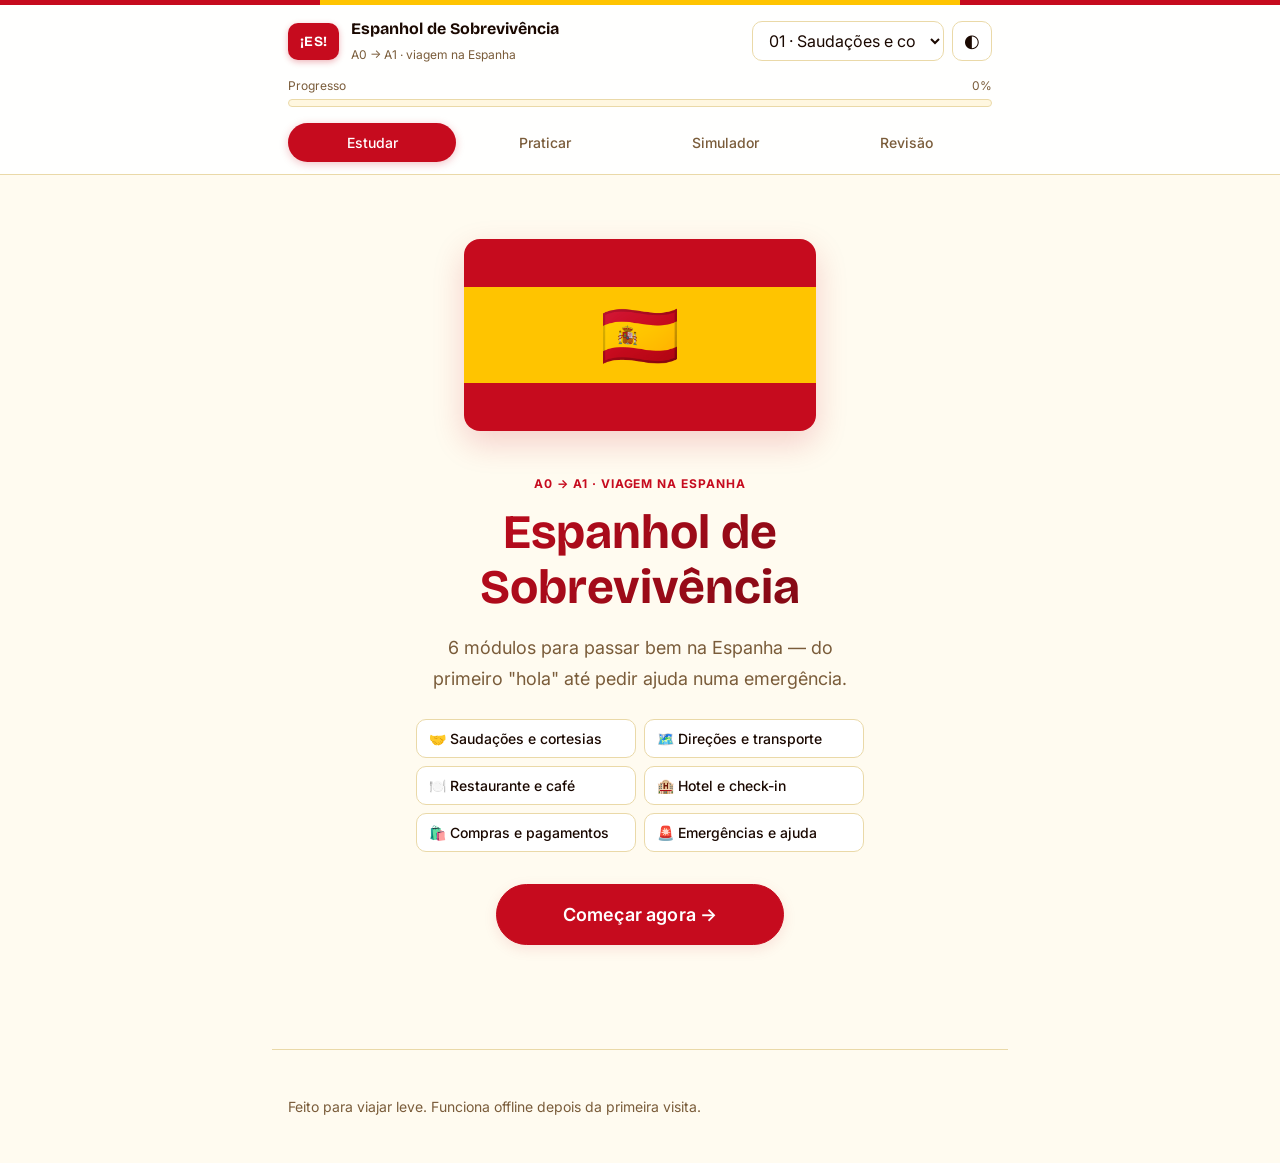
==== index.html @ 1718f9a2 "Espanhol de Sobrevivencia — PWA A0 to A1, paleta Bandeira Espanha, welcome screen, simulador com not" ====
<!doctype html>
<html lang="pt-BR" data-tema="light">
<head>
  <meta charset="utf-8" />
  <meta name="viewport" content="width=device-width, initial-scale=1, viewport-fit=cover" />
  <title>Espanhol de Sobrevivência — A0 → A1 para a Espanha</title>
  <meta name="description" content="PWA para aprender o espanhol essencial de viagem: frases-chave, flashcards, ditado, lacunas e simulador de conversa." />

  <!-- PWA -->
  <link rel="manifest" href="manifest.json" />
  <meta name="theme-color" content="#1B54B8" media="(prefers-color-scheme: light)" />
  <meta name="theme-color" content="#0E141B" media="(prefers-color-scheme: dark)" />
  <link rel="apple-touch-icon" href="icons/icon-192.png" />

  <!-- Fontes (com fallback de sistema nos tokens para funcionar antes do cache) -->
  <link rel="preconnect" href="https://fonts.googleapis.com" />
  <link rel="preconnect" href="https://fonts.gstatic.com" crossorigin />
  <link href="https://fonts.googleapis.com/css2?family=Bricolage+Grotesque:opsz,wght@12..96,500;12..96,700&family=Inter:wght@400;500;600&family=Space+Mono:wght@400;700&display=swap" rel="stylesheet" />

  <link rel="stylesheet" href="styles.css" />
</head>
<body>
  <a class="skip-link" href="#principal">Ir ao conteúdo</a>

  <!-- Cabeçalho / navegação -->
  <header class="topbar" role="banner">
    <div class="topbar__inner">
      <a class="brand" href="#/estudar" aria-label="Início — Espanhol de Sobrevivência">
        <span class="brand__mark" aria-hidden="true">¡ES!</span>
        <span class="brand__text">
          <b>Espanhol de Sobrevivência</b>
          <small>A0 → A1 · viagem na Espanha</small>
        </span>
      </a>

      <div class="topbar__tools">
        <label class="field-inline">
          <span class="sr-only">Módulo atual</span>
          <select id="seletor-modulo" class="select" aria-label="Escolher módulo"></select>
        </label>
        <button id="btn-tema" class="icon-btn" type="button" aria-pressed="false" aria-label="Alternar tema claro e escuro">
          <span class="icon-btn__glyph" aria-hidden="true">◐</span>
        </button>
      </div>
    </div>

    <!-- Barra de progresso por módulos -->
    <div class="progress" aria-hidden="false">
      <div class="progress__meta">
        <span id="progress-label" class="progress__label">Progresso</span>
        <span id="progress-value" class="progress__value">0%</span>
      </div>
      <div class="progress__track" role="progressbar" aria-labelledby="progress-label" aria-valuemin="0" aria-valuemax="100" aria-valuenow="0" id="progress-bar">
        <div class="progress__fill" id="progress-fill"></div>
      </div>
    </div>

    <!-- Abas / roteamento -->
    <nav class="tabs" aria-label="Seções da lição">
      <a class="tab" href="#/estudar"   data-rota="estudar"   role="tab" aria-selected="true">Estudar</a>
      <a class="tab" href="#/praticar"  data-rota="praticar"  role="tab" aria-selected="false">Praticar</a>
      <a class="tab" href="#/simulador" data-rota="simulador" role="tab" aria-selected="false">Simulador</a>
      <a class="tab" href="#/revisao"   data-rota="revisao"   role="tab" aria-selected="false">Revisão</a>
    </nav>
  </header>

  <!-- Conteúdo trocado pelo roteador -->
  <main id="principal" class="page" tabindex="-1">
    <section id="view" class="view" aria-live="polite"></section>
  </main>

  <footer class="footer" role="contentinfo">
    <p>Feito para viajar leve. Funciona offline depois da primeira visita.</p>
  </footer>

  <!-- Região de anúncios para leitores de tela (feedback de exercícios) -->
  <p id="live" class="sr-only" aria-live="assertive"></p>

  <!-- Toaster de revisão (4h / 24h) -->
  <div id="toaster" class="toaster" role="status" aria-live="polite" hidden></div>

  <!-- Modelos de conteúdo reutilizados pelo JS -->
  <template id="tpl-frase">
    <article class="frase">
      <div class="frase__es">
        <mark class="frase__mark" data-es></mark>
        <button class="speak" type="button" data-speak aria-label="Ouvir em espanhol">
          <span aria-hidden="true">🔊</span>
        </button>
      </div>
      <p class="frase__pron" data-pron></p>
      <p class="frase__pt" data-pt></p>
      <details class="frase__var">
        <summary>2 variações naturais</summary>
        <ul data-var></ul>
      </details>
    </article>
  </template>

  <script src="prompts.js"></script>
  <script src="app.js"></script>
</body>
</html>
---- styles.css ----
/* =========================================================================
   Espanhol de Sobrevivência · styles.css
   Paleta Bandeira Espanha: vermelho (#C60B1E) + dourado (#FFC400)
   Tokens -> CSS custom properties. Light por padrão, dark em [data-tema].
   ========================================================================= */

:root {
  /* Cor — light (Bandeira Espanha) */
  --bg: #FFFBF0;
  --surface: #FFFFFF;
  --surface-2: #FFF7E0;
  --text: #1A0800;
  --text-muted: #7A5C3A;
  --border: #EAD9A8;
  --brand: #C60B1E;
  --brand-hover: #9A0818;
  --brand-soft: #FDECEA;
  --marker: #FFC400;
  --marker-soft: #FFF3C4;
  --success: #166534;
  --success-bg: #DCFCE7;
  --error: #991B1B;
  --error-bg: #FEE2E2;
  --focus: #C60B1E;

  /* Cores de sinalização por módulo — vibrantes e temáticas */
  --accent-saudacoes:   #C60B1E; --accent-saudacoes-soft:   #FDECEA;
  --accent-direcoes:    #1D4ED8; --accent-direcoes-soft:    #DBEAFE;
  --accent-restaurante: #C2410C; --accent-restaurante-soft: #FFEDD5;
  --accent-hotel:       #7C3AED; --accent-hotel-soft:       #EDE9FE;
  --accent-compras:     #BE185D; --accent-compras-soft:     #FCE7F3;
  --accent-emergencias: #DC2626; --accent-emergencias-soft: #FEE2E2;
  --accent: var(--brand); --accent-soft: var(--brand-soft);

  /* Tipografia */
  --font-display: "Bricolage Grotesque", "Space Grotesk", system-ui, sans-serif;
  --font-body: "Inter", system-ui, -apple-system, "Segoe UI", Roboto, sans-serif;
  --font-mono: "Space Mono", "JetBrains Mono", ui-monospace, monospace;
  --fs-xs: .75rem; --fs-sm: .875rem; --fs-base: 1rem; --fs-md: 1.125rem;
  --fs-lg: 1.375rem; --fs-xl: 1.75rem; --fs-2xl: 2.25rem;
  --lh-tight: 1.15; --lh-normal: 1.5; --lh-loose: 1.7;

  /* Espaçamento (base 4) */
  --s1: .25rem; --s2: .5rem; --s3: .75rem; --s4: 1rem; --s5: 1.25rem;
  --s6: 1.5rem; --s8: 2rem; --s10: 2.5rem; --s12: 3rem; --s16: 4rem;

  /* Raio, sombra, z, movimento */
  --r-sm: 6px; --r-md: 10px; --r-lg: 16px; --r-pill: 999px;
  --sh-sm: 0 1px 4px rgba(198,11,30,.07);
  --sh-md: 0 4px 14px rgba(198,11,30,.10);
  --sh-lg: 0 12px 32px rgba(198,11,30,.18);
  --z-sticky: 200; --z-toast: 900; --z-modal: 1000;
  --t-fast: 120ms; --t-base: 220ms; --ease: cubic-bezier(.22,1,.36,1);

  --wrap: 46rem;
}

[data-tema="dark"] {
  --bg: #0F0500;
  --surface: #1A0A00;
  --surface-2: #2A1500;
  --text: #F5F0E8;
  --text-muted: #C8A882;
  --border: #3D2000;
  --brand: #FFC400;
  --brand-hover: #FFD740;
  --brand-soft: #3D2800;
  --marker: #FFC400;
  --marker-soft: #3D2A00;
  --success: #4ADE80;
  --success-bg: #052E16;
  --error: #FCA5A5;
  --error-bg: #450A0A;
  --focus: #FFC400;

  --accent-saudacoes:   #FFC400; --accent-saudacoes-soft:   #3D2A00;
  --accent-direcoes:    #60A5FA; --accent-direcoes-soft:    #1E3A5F;
  --accent-restaurante: #FB923C; --accent-restaurante-soft: #431407;
  --accent-hotel:       #A78BFA; --accent-hotel-soft:       #2E1065;
  --accent-compras:     #F472B6; --accent-compras-soft:     #500724;
  --accent-emergencias: #F87171; --accent-emergencias-soft: #450A0A;
  --accent: var(--brand); --accent-soft: var(--brand-soft);
}

[data-modulo="saudacoes"]   { --accent: var(--accent-saudacoes);   --accent-soft: var(--accent-saudacoes-soft); }
[data-modulo="direcoes"]    { --accent: var(--accent-direcoes);    --accent-soft: var(--accent-direcoes-soft); }
[data-modulo="restaurante"] { --accent: var(--accent-restaurante); --accent-soft: var(--accent-restaurante-soft); }
[data-modulo="hotel"]       { --accent: var(--accent-hotel);       --accent-soft: var(--accent-hotel-soft); }
[data-modulo="compras"]     { --accent: var(--accent-compras);     --accent-soft: var(--accent-compras-soft); }
[data-modulo="emergencias"] { --accent: var(--accent-emergencias); --accent-soft: var(--accent-emergencias-soft); }

/* ---------- base ---------- */
*, *::before, *::after { box-sizing: border-box; }
html { -webkit-text-size-adjust: 100%; }
body {
  margin: 0;
  background: var(--bg);
  color: var(--text);
  font-family: var(--font-body);
  font-size: var(--fs-base);
  line-height: var(--lh-normal);
  -webkit-font-smoothing: antialiased;
}
h1, h2, h3 { font-family: var(--font-display); line-height: var(--lh-tight); margin: 0; }
a { color: var(--brand); }
:focus-visible {
  outline: 3px solid var(--focus);
  outline-offset: 2px;
  border-radius: var(--r-sm);
}
.sr-only {
  position: absolute; width: 1px; height: 1px; padding: 0; margin: -1px;
  overflow: hidden; clip: rect(0 0 0 0); white-space: nowrap; border: 0;
}
.skip-link {
  position: absolute; left: var(--s3); top: -3rem; z-index: var(--z-modal);
  background: var(--brand); color: #fff; padding: var(--s2) var(--s4);
  border-radius: var(--r-md); text-decoration: none; transition: top var(--t-fast);
}
.skip-link:focus { top: var(--s3); }

/* ---------- topbar ---------- */
.topbar {
  position: sticky; top: 0; z-index: var(--z-sticky);
  background: color-mix(in srgb, var(--surface) 92%, transparent);
  backdrop-filter: saturate(1.4) blur(8px);
  border-bottom: 1px solid var(--border);
}
/* Stripe da bandeira espanhola no topo */
.topbar::before {
  content: '';
  display: block;
  height: 5px;
  background: linear-gradient(90deg, var(--brand) 25%, var(--marker) 25%, var(--marker) 75%, var(--brand) 75%);
}
.topbar__inner {
  max-width: var(--wrap); margin: 0 auto;
  display: flex; align-items: center; justify-content: space-between; gap: var(--s4);
  padding: var(--s3) var(--s4);
}
.brand { display: flex; align-items: center; gap: var(--s3); text-decoration: none; color: var(--text); }
.brand__mark {
  font-family: var(--font-display); font-weight: 700; font-size: var(--fs-sm);
  color: #fff; background: var(--brand);
  padding: var(--s2) var(--s3); border-radius: var(--r-md); letter-spacing: .02em;
  box-shadow: 0 2px 6px rgba(198,11,30,.30);
}
[data-tema="dark"] .brand__mark { color: #0F0500; background: var(--marker); box-shadow: 0 2px 6px rgba(255,196,0,.30); }
.brand__text b { display: block; font-family: var(--font-display); font-size: var(--fs-base); }
.brand__text small { color: var(--text-muted); font-size: var(--fs-xs); }
.topbar__tools { display: flex; align-items: center; gap: var(--s2); }

.select {
  font: inherit; color: var(--text); background: var(--surface);
  border: 1px solid var(--border); border-radius: var(--r-md);
  padding: var(--s2) var(--s3); max-width: 12rem;
}
.icon-btn {
  display: grid; place-items: center; width: 2.5rem; height: 2.5rem;
  background: var(--surface); border: 1px solid var(--border);
  border-radius: var(--r-md); color: var(--text); cursor: pointer;
  transition: background var(--t-fast);
}
.icon-btn:hover { background: var(--surface-2); }
.icon-btn__glyph { font-size: 1.1rem; }

/* ---------- progresso ---------- */
.progress { max-width: var(--wrap); margin: 0 auto; padding: 0 var(--s4) var(--s2); }
.progress__meta { display: flex; justify-content: space-between; font-size: var(--fs-xs); color: var(--text-muted); margin-bottom: var(--s1); }
.progress__track { height: 8px; background: var(--surface-2); border-radius: var(--r-pill); overflow: hidden; border: 1px solid var(--border); }
.progress__fill { height: 100%; width: 0%; background: linear-gradient(90deg, var(--brand), var(--marker)); border-radius: var(--r-pill); transition: width var(--t-base) var(--ease); }

/* ---------- abas ---------- */
.tabs {
  max-width: var(--wrap); margin: 0 auto; display: flex; gap: var(--s1);
  padding: var(--s2) var(--s4) var(--s3); overflow-x: auto;
}
.tab {
  flex: 1 0 auto; text-align: center; text-decoration: none; white-space: nowrap;
  color: var(--text-muted); font-weight: 500; font-size: var(--fs-sm);
  padding: var(--s2) var(--s4); border-radius: var(--r-pill);
  border: 1px solid transparent; transition: background var(--t-fast), color var(--t-fast);
}
.tab:hover { background: var(--surface-2); color: var(--text); }
.tab[aria-selected="true"] { background: var(--brand); color: #fff; box-shadow: 0 2px 8px rgba(198,11,30,.25); }
[data-tema="dark"] .tab[aria-selected="true"] { background: var(--marker); color: #0F0500; box-shadow: 0 2px 8px rgba(255,196,0,.25); }

/* ---------- página ---------- */
.page { max-width: var(--wrap); margin: 0 auto; padding: var(--s6) var(--s4) var(--s16); }
.view:focus { outline: none; }
.view-head {
  margin-bottom: var(--s6);
  padding: var(--s5) var(--s5) var(--s5) var(--s6);
  border-left: 4px solid var(--accent);
  background: var(--accent-soft);
  border-radius: 0 var(--r-lg) var(--r-lg) 0;
  transition: border-color var(--t-base) var(--ease), background var(--t-base) var(--ease);
}
.eyebrow {
  font-size: var(--fs-xs); letter-spacing: .08em; text-transform: uppercase;
  color: var(--accent); font-weight: 700;
  transition: color var(--t-base) var(--ease);
}
.view-head h1 { font-size: var(--fs-2xl); margin-top: var(--s1); }
.view-head p { color: var(--text-muted); margin: var(--s2) 0 0; }

/* ---------- section headers in views ---------- */
.sec-title {
  font-family: var(--font-display); font-size: var(--fs-lg);
  margin-bottom: var(--s3); display: flex; align-items: center; gap: var(--s2);
}
.sec-title::before {
  content: ''; display: inline-block; width: 4px; height: 1.1em;
  background: var(--accent); border-radius: var(--r-pill);
  transition: background var(--t-base) var(--ease);
}

/* ---------- frase-clave (elemento-assinatura) ---------- */
.frase {
  background: var(--surface); border: 1px solid var(--border);
  border-left: 4px solid var(--accent);
  border-radius: var(--r-lg); padding: var(--s5); box-shadow: var(--sh-sm);
  margin-bottom: var(--s4);
  transition: border-color var(--t-base) var(--ease);
}
.frase__es { display: flex; align-items: flex-start; justify-content: space-between; gap: var(--s3); }
.frase__mark {
  font-family: var(--font-display); font-weight: 700; font-size: var(--fs-xl);
  color: var(--text); background: transparent; line-height: 1.25;
  background-image: linear-gradient(transparent 62%, var(--marker-soft) 62%);
  padding: 0 .1em;
}
.frase__pron { font-family: var(--font-mono); font-size: var(--fs-sm); color: var(--accent); margin: var(--s3) 0 0; transition: color var(--t-base) var(--ease); }
.frase__pt { font-size: var(--fs-md); margin: var(--s2) 0 0; }
.frase__var { margin-top: var(--s3); }
.frase__var summary { cursor: pointer; color: var(--text-muted); font-size: var(--fs-sm); }
.frase__var ul { margin: var(--s2) 0 0; padding-left: var(--s5); color: var(--text); }
.frase__var li { margin: var(--s1) 0; }

.speak {
  flex: 0 0 auto; background: var(--accent-soft); color: var(--accent);
  border: none; border-radius: var(--r-md); width: 2.25rem; height: 2.25rem;
  cursor: pointer; font-size: 1rem;
  transition: background var(--t-fast), color var(--t-fast);
}
.speak:hover { background: color-mix(in srgb, var(--accent-soft) 60%, var(--accent) 15%); }

/* ---------- listas de palavras ---------- */
.chips { display: flex; flex-wrap: wrap; gap: var(--s2); margin: var(--s3) 0 0; padding: 0; list-style: none; }
.chip {
  background: var(--surface-2); border: 1px solid var(--border);
  border-radius: var(--r-pill); padding: var(--s1) var(--s3); font-size: var(--fs-sm);
}

/* ---------- acordeão ---------- */
.acc { border: 1px solid var(--border); border-radius: var(--r-lg); background: var(--surface); overflow: hidden; margin-bottom: var(--s3); }
.acc > summary {
  cursor: pointer; padding: var(--s4) var(--s5); font-weight: 600; font-family: var(--font-display);
  list-style: none; display: flex; justify-content: space-between; align-items: center;
}
.acc > summary::-webkit-details-marker { display: none; }
.acc > summary::after { content: "+"; color: var(--accent); font-size: 1.3rem; transition: color var(--t-base) var(--ease); }
.acc[open] > summary::after { content: "–"; }
.acc__body { padding: 0 var(--s5) var(--s5); }
.acc__body code { font-family: var(--font-mono); background: var(--surface-2); padding: .1em .35em; border-radius: var(--r-sm); }

/* Acordeão de vocabulário no simulador */
.acc--vocab { border-color: var(--accent); border-left-width: 3px; }
.acc--vocab > summary { color: var(--accent); }
.vocab-list { margin: 0; padding-left: var(--s5); }
.vocab-list li { margin: var(--s2) 0; }
.vocab-es { font-family: var(--font-display); font-weight: 600; color: var(--accent); }
.vocab-pt { color: var(--text-muted); font-size: var(--fs-sm); }

/* ---------- botões ---------- */
.btn {
  font: inherit; font-weight: 600; cursor: pointer;
  background: var(--brand); color: #fff; border: 1px solid var(--brand);
  border-radius: var(--r-md); padding: var(--s3) var(--s5);
  transition: background var(--t-fast), transform var(--t-fast), box-shadow var(--t-fast);
}
[data-tema="dark"] .btn { background: var(--marker); color: #0F0500; border-color: var(--marker); }
.btn:hover { background: var(--brand-hover); border-color: var(--brand-hover); box-shadow: var(--sh-sm); }
[data-tema="dark"] .btn:hover { background: var(--brand-hover); border-color: var(--brand-hover); }
.btn:active { transform: translateY(1px); }
.btn--ghost { background: transparent; color: var(--brand); }
[data-tema="dark"] .btn--ghost { color: var(--marker); background: transparent; border-color: var(--marker); }
.btn--ghost:hover { background: var(--brand-soft); }
[data-tema="dark"] .btn--ghost:hover { background: var(--brand-soft); }
.btn:disabled, .btn[aria-disabled="true"] { opacity: .5; cursor: not-allowed; }
.btn-row { display: flex; flex-wrap: wrap; gap: var(--s3); margin-top: var(--s4); }

/* ---------- campos ---------- */
.input {
  font: inherit; color: var(--text); background: var(--surface);
  border: 1px solid var(--border); border-radius: var(--r-md);
  padding: var(--s3) var(--s4); width: 100%;
}
.input:focus-visible { border-color: var(--brand); }
.input.is-error { border-color: var(--error); background: var(--error-bg); }

/* ---------- flashcard ---------- */
.flash {
  perspective: 1200px; margin: 0 auto var(--s5); max-width: 34rem;
}
.flash__card {
  position: relative; width: 100%; min-height: 12rem; cursor: pointer;
  transform-style: preserve-3d; transition: transform var(--t-base) var(--ease);
}
.flash__card.is-flipped { transform: rotateY(180deg); }
.flash__face {
  position: absolute; inset: 0; backface-visibility: hidden;
  display: grid; place-items: center; text-align: center; padding: var(--s6);
  background: var(--surface); border: 1px solid var(--border);
  border-radius: var(--r-lg); box-shadow: var(--sh-md);
}
.flash__face small { display: block; font-size: var(--fs-xs); text-transform: uppercase; letter-spacing: .08em; color: var(--text-muted); margin-bottom: var(--s2); }
.flash__face p { font-family: var(--font-display); font-size: var(--fs-xl); margin: 0; }

/* Verso do flashcard: destaque dourado */
.flash__back {
  transform: rotateY(180deg);
  background: linear-gradient(135deg, var(--marker-soft) 0%, var(--surface) 60%);
  border-color: var(--marker);
}
[data-tema="dark"] .flash__back {
  background: linear-gradient(135deg, var(--marker-soft) 0%, var(--surface) 60%);
  border-color: var(--marker);
}
.flash__back p { color: var(--accent); }
.flash__hint { text-align: center; color: var(--text-muted); font-size: var(--fs-xs); margin-top: var(--s2); }
.flash__nav { display: flex; justify-content: center; gap: var(--s3); margin-top: var(--s2); }

/* ---------- feedback (ditado / lacunas) ---------- */
.feedback { margin-top: var(--s3); padding: var(--s3) var(--s4); border-radius: var(--r-md); font-size: var(--fs-sm); }
.feedback.is-correct { background: var(--success-bg); color: var(--success); border-left: 3px solid var(--success); }
.feedback.is-error { background: var(--error-bg); color: var(--error); border-left: 3px solid var(--error); }
.feedback b { font-weight: 700; }

/* ---------- role-play ---------- */
.chat { display: flex; flex-direction: column; gap: var(--s3); margin: var(--s4) 0; }
.msg { max-width: 85%; padding: var(--s3) var(--s4); border-radius: var(--r-lg); line-height: var(--lh-loose); }
.msg--sys { align-self: flex-start; background: var(--surface-2); border: 1px solid var(--border); }
.msg--user { align-self: flex-end; background: var(--brand-soft); color: var(--text); border: 1px solid color-mix(in srgb, var(--brand) 20%, transparent); }
.msg--eval { align-self: stretch; background: var(--surface); border: 1px dashed var(--accent); font-size: var(--fs-sm); border-radius: var(--r-md); }
.msg--eval .rewrite { font-family: var(--font-display); font-weight: 600; margin-top: var(--s2); color: var(--accent); }
.msg--eval .tip { color: var(--text-muted); font-family: var(--font-mono); font-size: var(--fs-xs); margin-top: var(--s1); }
.msg--fim { align-self: center; background: linear-gradient(135deg, var(--brand-soft), var(--marker-soft)); border: 2px solid var(--marker); text-align: center; font-family: var(--font-display); font-weight: 700; font-size: var(--fs-lg); max-width: 100%; }

/* ---------- estados globais ---------- */
.is-loading { position: relative; color: transparent !important; pointer-events: none; }
.is-loading::after {
  content: ""; position: absolute; inset: 0; margin: auto;
  width: 1.2rem; height: 1.2rem; border-radius: 50%;
  border: 2px solid var(--border); border-top-color: var(--brand);
  animation: spin .7s linear infinite;
}
@keyframes spin { to { transform: rotate(360deg); } }

/* ---------- toaster de revisão ---------- */
.toaster {
  position: fixed; left: 50%; bottom: var(--s6); transform: translateX(-50%);
  z-index: var(--z-toast); max-width: min(28rem, 92vw);
  background: var(--surface); color: var(--text);
  border: 1px solid var(--border); border-left: 4px solid var(--marker);
  border-radius: var(--r-lg); box-shadow: var(--sh-lg); padding: var(--s4) var(--s5);
}
.toaster h3 { font-size: var(--fs-base); margin-bottom: var(--s1); }
.toaster ul { margin: var(--s2) 0 0; padding-left: var(--s5); font-size: var(--fs-sm); color: var(--text-muted); }
.toaster__actions { display: flex; gap: var(--s2); margin-top: var(--s3); }

/* ---------- ecrã de boas-vindas ---------- */
.welcome {
  min-height: calc(100vh - 12rem);
  display: flex; flex-direction: column; align-items: center;
  padding: var(--s10) var(--s4);
}
.welcome__flag {
  width: 100%; max-width: 22rem; height: 12rem;
  background: linear-gradient(180deg, var(--brand) 25%, var(--marker) 25%, var(--marker) 75%, var(--brand) 75%);
  border-radius: var(--r-lg); box-shadow: var(--sh-lg);
  margin-bottom: var(--s8);
  position: relative; overflow: hidden;
}
.welcome__flag::after {
  content: '🇪🇸';
  position: absolute; inset: 0; display: flex; align-items: center; justify-content: center;
  font-size: 4rem;
}
.welcome__body { max-width: 28rem; text-align: center; }
.welcome__title {
  font-family: var(--font-display); font-size: clamp(2rem, 6vw, 3rem);
  font-weight: 700; line-height: var(--lh-tight);
  background: linear-gradient(135deg, var(--brand), #7A0A14);
  -webkit-background-clip: text; -webkit-text-fill-color: transparent;
  background-clip: text;
  margin: var(--s2) 0 var(--s4);
}
[data-tema="dark"] .welcome__title {
  background: linear-gradient(135deg, var(--marker), #FF8C00);
  -webkit-background-clip: text; background-clip: text;
}
.welcome__sub { color: var(--text-muted); font-size: var(--fs-md); margin-bottom: var(--s6); line-height: var(--lh-loose); }
.welcome__modules {
  display: grid; grid-template-columns: 1fr 1fr; gap: var(--s2);
  list-style: none; padding: 0; margin: 0 0 var(--s8);
  text-align: left;
}
.welcome__modules li {
  background: var(--surface); border: 1px solid var(--border);
  border-radius: var(--r-md); padding: var(--s2) var(--s3);
  font-size: var(--fs-sm); font-weight: 500;
}
.welcome__cta {
  width: 100%; max-width: 18rem; font-size: var(--fs-md);
  padding: var(--s4) var(--s6); border-radius: var(--r-pill);
  box-shadow: var(--sh-md); letter-spacing: .01em;
}

/* ---------- indicador de conclusão no seletor ---------- */
.mod-badge {
  display: inline-flex; align-items: center; gap: var(--s1);
  font-size: var(--fs-xs); font-weight: 600;
  color: var(--success); background: var(--success-bg);
  border-radius: var(--r-pill); padding: 0 var(--s2);
  margin-left: var(--s2);
}

/* ---------- rodapé ---------- */
.footer { max-width: var(--wrap); margin: 0 auto; padding: var(--s8) var(--s4); color: var(--text-muted); font-size: var(--fs-sm); border-top: 1px solid var(--border); }

/* ---------- responsivo ---------- */
@media (max-width: 34rem) {
  .brand__text small { display: none; }
  .view-head h1 { font-size: var(--fs-xl); }
  .msg { max-width: 92%; }
  .welcome__modules { grid-template-columns: 1fr; }
}

/* ---------- movimento reduzido ---------- */
@media (prefers-reduced-motion: reduce) {
  *, *::before, *::after { transition-duration: 1ms !important; animation-duration: 1ms !important; }
  .flash__card { transition: none; }
}
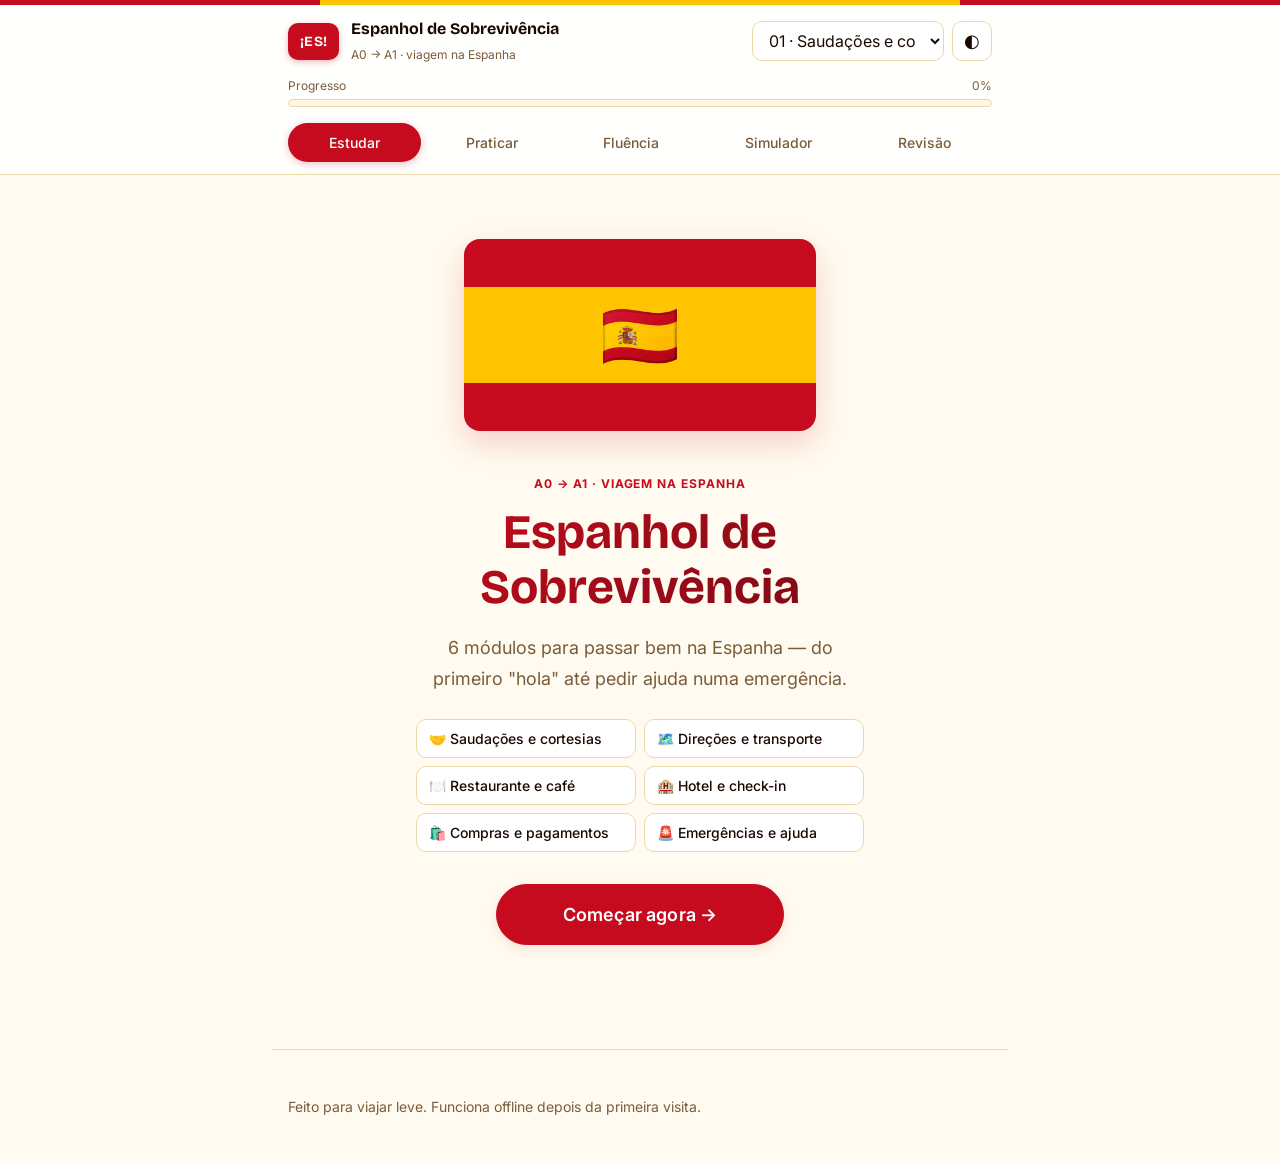
==== commit 15382e3a: "Fase 1 mobile: bottom nav, swipe, microfone no Ditado e Simulador, aba Fluencia com avaliacao por vo" ====
--- a/index.html
+++ b/index.html
@@ -57,10 +57,11 @@
 
     <!-- Abas / roteamento -->
     <nav class="tabs" aria-label="Seções da lição">
-      <a class="tab" href="#/estudar"   data-rota="estudar"   role="tab" aria-selected="true">Estudar</a>
-      <a class="tab" href="#/praticar"  data-rota="praticar"  role="tab" aria-selected="false">Praticar</a>
-      <a class="tab" href="#/simulador" data-rota="simulador" role="tab" aria-selected="false">Simulador</a>
-      <a class="tab" href="#/revisao"   data-rota="revisao"   role="tab" aria-selected="false">Revisão</a>
+      <a class="tab" href="#/estudar"   data-rota="estudar"   data-icon="📖" role="tab" aria-selected="true">Estudar</a>
+      <a class="tab" href="#/praticar"  data-rota="praticar"  data-icon="✏️" role="tab" aria-selected="false">Praticar</a>
+      <a class="tab" href="#/fluencia"  data-rota="fluencia"  data-icon="🎤" role="tab" aria-selected="false">Fluência</a>
+      <a class="tab" href="#/simulador" data-rota="simulador" data-icon="💬" role="tab" aria-selected="false">Simulador</a>
+      <a class="tab" href="#/revisao"   data-rota="revisao"   data-icon="🔁" role="tab" aria-selected="false">Revisão</a>
     </nav>
   </header>
 
--- a/styles.css
+++ b/styles.css
@@ -437,6 +437,112 @@
   .welcome__modules { grid-template-columns: 1fr; }
 }
 
+/* ===== MOBILE — bottom nav, touch targets, safe areas ===== */
+
+/* Input font 16px evita zoom automático no iOS */
+@media (pointer: coarse) {
+  .input { font-size: 16px; padding: var(--s4); }
+  .btn, .icon-btn, .speak, .mic-btn { min-height: 44px; }
+}
+
+/* Bottom nav no mobile: transforma as tabs existentes */
+@media (max-width: 48rem) {
+  .tabs {
+    position: fixed; bottom: 0; left: 0; right: 0; z-index: var(--z-sticky);
+    padding: var(--s2) var(--s3) calc(var(--s2) + env(safe-area-inset-bottom, 0px));
+    background: color-mix(in srgb, var(--surface) 95%, transparent);
+    backdrop-filter: blur(14px) saturate(1.5);
+    border-top: 1px solid var(--border);
+    display: grid; grid-auto-columns: 1fr; grid-auto-flow: column; gap: 0;
+    overflow: visible;
+  }
+  .tab {
+    flex: 1; display: flex; flex-direction: column; align-items: center;
+    gap: 2px; font-size: .65rem; padding: var(--s2) var(--s1);
+    border-radius: var(--r-md); border: none; white-space: nowrap;
+  }
+  .tab::before { content: attr(data-icon); font-size: 1.3rem; line-height: 1; display: block; }
+  .tab[aria-selected="true"] { box-shadow: none; }
+  .page {
+    padding-bottom: calc(5.5rem + env(safe-area-inset-bottom, 0px));
+  }
+  .topbar { top: 0; }
+  .welcome { padding-top: var(--s6); }
+  .welcome__flag { height: 8rem; margin-bottom: var(--s5); }
+}
+
+/* ===== MIC BUTTON ===== */
+.mic-btn {
+  display: inline-flex; align-items: center; justify-content: center; gap: var(--s2);
+  font: inherit; font-weight: 600; cursor: pointer;
+  background: var(--surface); color: var(--text);
+  border: 2px solid var(--border); border-radius: var(--r-md);
+  padding: var(--s3) var(--s4); transition: border-color var(--t-fast), color var(--t-fast);
+}
+.mic-btn:hover { border-color: var(--brand); color: var(--brand); }
+.mic-btn.is-recording {
+  background: var(--error-bg); color: var(--error); border-color: var(--error);
+  animation: pulse-rec 1.2s ease-in-out infinite;
+}
+@keyframes pulse-rec {
+  0%, 100% { box-shadow: 0 0 0 0 color-mix(in srgb, var(--error) 40%, transparent); }
+  50%       { box-shadow: 0 0 0 10px color-mix(in srgb, var(--error) 0%, transparent); }
+}
+.mic-dot {
+  width: 10px; height: 10px; border-radius: 50%;
+  background: currentColor; flex-shrink: 0;
+}
+.mic-btn.is-recording .mic-dot { animation: blink .8s step-end infinite; }
+@keyframes blink { 0%,100%{opacity:1} 50%{opacity:0} }
+
+/* ===== FLUÊNCIA VIEW ===== */
+.flu-frase {
+  background: var(--surface); border: 1px solid var(--border);
+  border-left: 4px solid var(--accent); border-radius: var(--r-lg);
+  padding: var(--s5); margin-bottom: var(--s4);
+  transition: border-color var(--t-base) var(--ease);
+}
+.flu-frase__es {
+  font-family: var(--font-display); font-weight: 700; font-size: var(--fs-xl);
+  background-image: linear-gradient(transparent 62%, var(--marker-soft) 62%);
+  padding: 0 .1em; line-height: 1.35; display: inline;
+}
+.flu-frase__pt { color: var(--text-muted); margin-top: var(--s3); font-size: var(--fs-md); }
+.flu-frase__pron { font-family: var(--font-mono); font-size: var(--fs-xs); color: var(--accent); margin-top: var(--s2); }
+
+.flu-result {
+  margin-top: var(--s4); padding: var(--s5); border-radius: var(--r-lg);
+  background: var(--surface); border: 1px solid var(--border); box-shadow: var(--sh-sm);
+}
+.flu-score {
+  font-family: var(--font-display); font-size: var(--fs-2xl); font-weight: 700;
+  color: var(--accent); margin-bottom: var(--s3);
+}
+.flu-words { display: flex; flex-wrap: wrap; gap: var(--s2); margin: var(--s2) 0; }
+.flu-word {
+  padding: var(--s1) var(--s3); border-radius: var(--r-pill);
+  font-size: var(--fs-sm); font-weight: 600; font-family: var(--font-display);
+}
+.flu-word--ok  { background: var(--success-bg); color: var(--success); }
+.flu-word--err { background: var(--error-bg); color: var(--error); text-decoration: line-through; }
+.flu-transcrito {
+  font-family: var(--font-mono); font-size: var(--fs-xs); color: var(--text-muted);
+  margin-top: var(--s3); padding-top: var(--s3); border-top: 1px solid var(--border);
+}
+.flu-dica { margin-top: var(--s3); font-size: var(--fs-sm); color: var(--text-muted); }
+.flu-nav {
+  display: flex; align-items: center; justify-content: space-between;
+  margin-top: var(--s6); gap: var(--s3);
+}
+.flu-nav__count { color: var(--text-muted); font-size: var(--fs-sm); }
+
+/* ===== SWIPE HINT no flashcard ===== */
+.flash__swipe-hint {
+  text-align: center; color: var(--text-muted); font-size: var(--fs-xs);
+  margin-top: var(--s1); display: none;
+}
+@media (pointer: coarse) { .flash__swipe-hint { display: block; } }
+
 /* ---------- movimento reduzido ---------- */
 @media (prefers-reduced-motion: reduce) {
   *, *::before, *::after { transition-duration: 1ms !important; animation-duration: 1ms !important; }
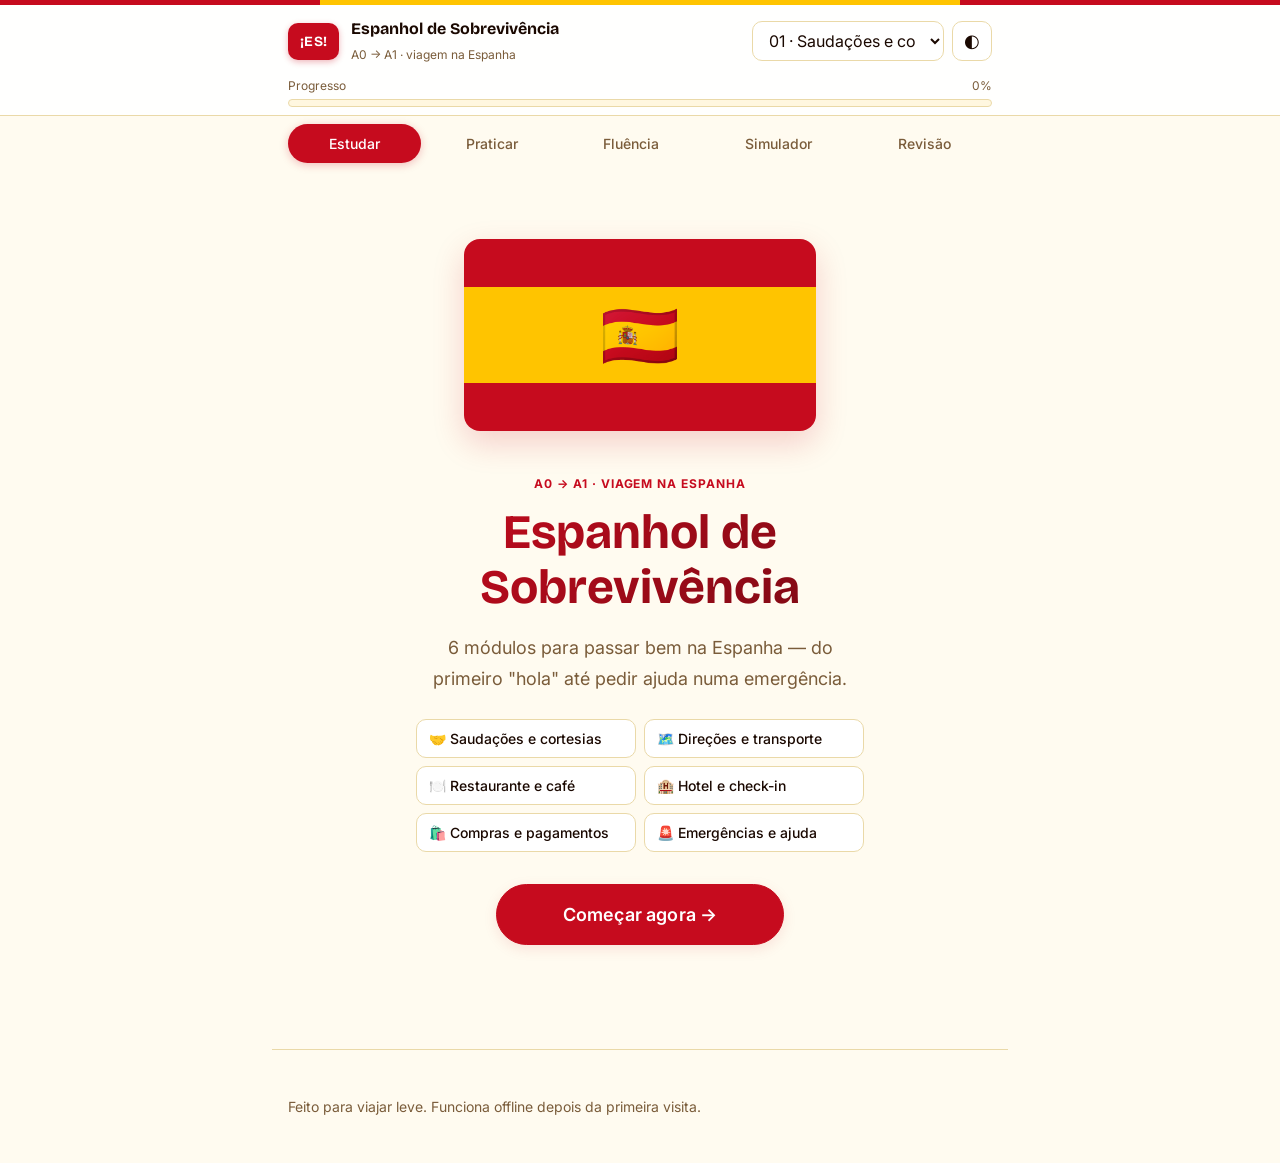
==== commit 462b2393: "Fix: mover nav tabs para fora do header — resolve conflito de stacking context no mobile (iOS/Safari" ====
--- a/index.html
+++ b/index.html
@@ -8,8 +8,8 @@
 
   <!-- PWA -->
   <link rel="manifest" href="manifest.json" />
-  <meta name="theme-color" content="#1B54B8" media="(prefers-color-scheme: light)" />
-  <meta name="theme-color" content="#0E141B" media="(prefers-color-scheme: dark)" />
+  <meta name="theme-color" content="#C60B1E" media="(prefers-color-scheme: light)" />
+  <meta name="theme-color" content="#0F0500" media="(prefers-color-scheme: dark)" />
   <link rel="apple-touch-icon" href="icons/icon-192.png" />
 
   <!-- Fontes (com fallback de sistema nos tokens para funcionar antes do cache) -->
@@ -22,40 +22,42 @@
 <body>
   <a class="skip-link" href="#principal">Ir ao conteúdo</a>
 
-  <!-- Cabeçalho / navegação -->
-  <header class="topbar" role="banner">
-    <div class="topbar__inner">
-      <a class="brand" href="#/estudar" aria-label="Início — Espanhol de Sobrevivência">
-        <span class="brand__mark" aria-hidden="true">¡ES!</span>
-        <span class="brand__text">
-          <b>Espanhol de Sobrevivência</b>
-          <small>A0 → A1 · viagem na Espanha</small>
-        </span>
-      </a>
+  <!-- Wrapper sticky do site — topbar + tabs como irmãos evita conflito de stacking context no mobile -->
+  <div class="siteheader">
+    <header class="topbar" role="banner">
+      <div class="topbar__inner">
+        <a class="brand" href="#/estudar" aria-label="Início — Espanhol de Sobrevivência">
+          <span class="brand__mark" aria-hidden="true">¡ES!</span>
+          <span class="brand__text">
+            <b>Espanhol de Sobrevivência</b>
+            <small>A0 → A1 · viagem na Espanha</small>
+          </span>
+        </a>
 
-      <div class="topbar__tools">
-        <label class="field-inline">
-          <span class="sr-only">Módulo atual</span>
-          <select id="seletor-modulo" class="select" aria-label="Escolher módulo"></select>
-        </label>
-        <button id="btn-tema" class="icon-btn" type="button" aria-pressed="false" aria-label="Alternar tema claro e escuro">
-          <span class="icon-btn__glyph" aria-hidden="true">◐</span>
-        </button>
+        <div class="topbar__tools">
+          <label class="field-inline">
+            <span class="sr-only">Módulo atual</span>
+            <select id="seletor-modulo" class="select" aria-label="Escolher módulo"></select>
+          </label>
+          <button id="btn-tema" class="icon-btn" type="button" aria-pressed="false" aria-label="Alternar tema claro e escuro">
+            <span class="icon-btn__glyph" aria-hidden="true">◐</span>
+          </button>
+        </div>
       </div>
-    </div>
 
-    <!-- Barra de progresso por módulos -->
-    <div class="progress" aria-hidden="false">
-      <div class="progress__meta">
-        <span id="progress-label" class="progress__label">Progresso</span>
-        <span id="progress-value" class="progress__value">0%</span>
+      <!-- Barra de progresso por módulos -->
+      <div class="progress" aria-hidden="false">
+        <div class="progress__meta">
+          <span id="progress-label" class="progress__label">Progresso</span>
+          <span id="progress-value" class="progress__value">0%</span>
+        </div>
+        <div class="progress__track" role="progressbar" aria-labelledby="progress-label" aria-valuemin="0" aria-valuemax="100" aria-valuenow="0" id="progress-bar">
+          <div class="progress__fill" id="progress-fill"></div>
+        </div>
       </div>
-      <div class="progress__track" role="progressbar" aria-labelledby="progress-label" aria-valuemin="0" aria-valuemax="100" aria-valuenow="0" id="progress-bar">
-        <div class="progress__fill" id="progress-fill"></div>
-      </div>
-    </div>
+    </header>
 
-    <!-- Abas / roteamento -->
+    <!-- Abas fora do header: evita que position:fixed colida com backdrop-filter/sticky do pai -->
     <nav class="tabs" aria-label="Seções da lição">
       <a class="tab" href="#/estudar"   data-rota="estudar"   data-icon="📖" role="tab" aria-selected="true">Estudar</a>
       <a class="tab" href="#/praticar"  data-rota="praticar"  data-icon="✏️" role="tab" aria-selected="false">Praticar</a>
@@ -63,7 +65,7 @@
       <a class="tab" href="#/simulador" data-rota="simulador" data-icon="💬" role="tab" aria-selected="false">Simulador</a>
       <a class="tab" href="#/revisao"   data-rota="revisao"   data-icon="🔁" role="tab" aria-selected="false">Revisão</a>
     </nav>
-  </header>
+  </div>
 
   <!-- Conteúdo trocado pelo roteador -->
   <main id="principal" class="page" tabindex="-1">
--- a/styles.css
+++ b/styles.css
@@ -119,9 +119,13 @@
 }
 .skip-link:focus { top: var(--s3); }
 
-/* ---------- topbar ---------- */
+/* ---------- siteheader + topbar ---------- */
+/* No desktop o wrapper é sticky; no mobile fica static para que
+   os tabs (position:fixed) não herdem o stacking context do pai sticky. */
+.siteheader {
+  position: sticky; top: 0; z-index: var(--z-sticky);
+}
 .topbar {
-  position: sticky; top: 0; z-index: var(--z-sticky);
   background: color-mix(in srgb, var(--surface) 92%, transparent);
   backdrop-filter: saturate(1.4) blur(8px);
   border-bottom: 1px solid var(--border);
@@ -445,12 +449,17 @@
   .btn, .icon-btn, .speak, .mic-btn { min-height: 44px; }
 }
 
-/* Bottom nav no mobile: transforma as tabs existentes */
+/* Bottom nav no mobile */
 @media (max-width: 48rem) {
+  /* siteheader vira static → tabs (fixed) não herdam stacking context */
+  .siteheader { position: static; }
+  /* topbar fica sticky por conta própria */
+  .topbar { position: sticky; top: 0; z-index: var(--z-sticky); }
+
   .tabs {
     position: fixed; bottom: 0; left: 0; right: 0; z-index: var(--z-sticky);
     padding: var(--s2) var(--s3) calc(var(--s2) + env(safe-area-inset-bottom, 0px));
-    background: color-mix(in srgb, var(--surface) 95%, transparent);
+    background: color-mix(in srgb, var(--surface) 96%, transparent);
     backdrop-filter: blur(14px) saturate(1.5);
     border-top: 1px solid var(--border);
     display: grid; grid-auto-columns: 1fr; grid-auto-flow: column; gap: 0;
@@ -463,10 +472,7 @@
   }
   .tab::before { content: attr(data-icon); font-size: 1.3rem; line-height: 1; display: block; }
   .tab[aria-selected="true"] { box-shadow: none; }
-  .page {
-    padding-bottom: calc(5.5rem + env(safe-area-inset-bottom, 0px));
-  }
-  .topbar { top: 0; }
+  .page { padding-bottom: calc(5.5rem + env(safe-area-inset-bottom, 0px)); }
   .welcome { padding-top: var(--s6); }
   .welcome__flag { height: 8rem; margin-bottom: var(--s5); }
 }
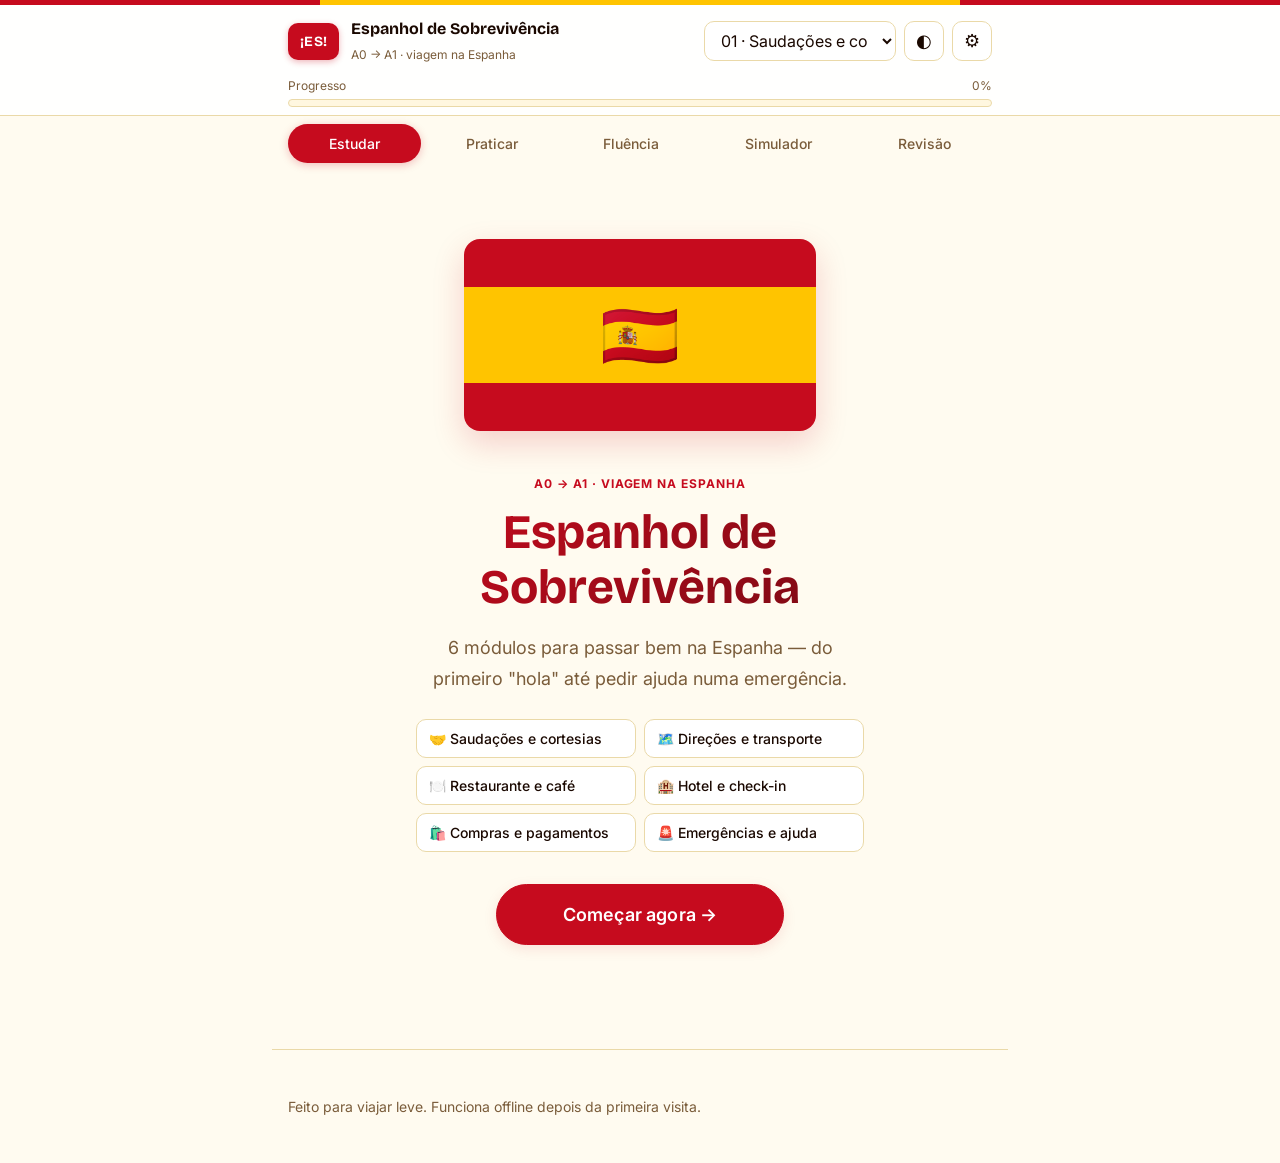
==== commit eb6e46fd: "Simulador: integração API Anthropic com fallback local - Motor chama claude-sonnet-5 direto do brows" ====
--- a/index.html
+++ b/index.html
@@ -41,6 +41,9 @@
           </label>
           <button id="btn-tema" class="icon-btn" type="button" aria-pressed="false" aria-label="Alternar tema claro e escuro">
             <span class="icon-btn__glyph" aria-hidden="true">◐</span>
+          </button>
+          <button id="btn-config" class="icon-btn" type="button" aria-label="Configurar API Anthropic" title="Configurar API Anthropic">
+            <span class="icon-btn__glyph" aria-hidden="true">⚙</span>
           </button>
         </div>
       </div>
@@ -100,6 +103,22 @@
     </article>
   </template>
 
+  <!-- Dialog de configuração da chave API -->
+  <dialog id="dlg-config" class="config-dlg" aria-labelledby="dlg-config-title">
+    <form method="dialog" class="config-dlg__form">
+      <h2 id="dlg-config-title" class="config-dlg__title">⚙ API Anthropic</h2>
+      <p class="config-dlg__desc">Cole a sua chave para ativar avaliação real no Simulador. Fica guardada só no teu browser — nunca é enviada a terceiros.</p>
+      <label for="inp-key" class="config-dlg__label">Chave API (sk-ant-…)</label>
+      <input id="inp-key" class="input" type="password" placeholder="sk-ant-api03-..." autocomplete="off" />
+      <p id="config-status" class="config-dlg__status" hidden></p>
+      <div class="btn-row">
+        <button class="btn" type="submit">Guardar</button>
+        <button class="btn btn--ghost" type="button" id="btn-config-clear">Remover chave</button>
+        <button class="btn btn--ghost" type="button" id="btn-config-close">Fechar</button>
+      </div>
+    </form>
+  </dialog>
+
   <script src="prompts.js"></script>
   <script src="app.js"></script>
 </body>
--- a/styles.css
+++ b/styles.css
@@ -549,6 +549,28 @@
 }
 @media (pointer: coarse) { .flash__swipe-hint { display: block; } }
 
+/* ===== DIALOG de configuração da API ===================================== */
+.config-dlg {
+  border: 1px solid var(--border); border-radius: var(--r-lg);
+  background: var(--surface); color: var(--text);
+  padding: var(--s8); max-width: 28rem; width: calc(100% - var(--s8));
+  box-shadow: var(--sh-lg); z-index: var(--z-modal);
+}
+.config-dlg::backdrop { background: rgba(0,0,0,.55); backdrop-filter: blur(3px); }
+.config-dlg__title {
+  font-family: var(--font-display); font-size: var(--fs-lg); font-weight: 700; margin-bottom: var(--s3);
+}
+.config-dlg__desc {
+  font-size: var(--fs-sm); color: var(--text-muted); margin-bottom: var(--s5); line-height: var(--lh-loose);
+}
+.config-dlg__label { display: block; font-size: var(--fs-sm); font-weight: 600; margin-bottom: var(--s2); }
+.config-dlg__form .input { margin-bottom: var(--s4); }
+.config-dlg__status {
+  font-size: var(--fs-sm); padding: var(--s2) var(--s3); border-radius: var(--r-sm); margin-bottom: var(--s3);
+}
+.config-dlg__status.is-ok    { background: var(--success-bg); color: var(--success); }
+.config-dlg__status.is-error { background: var(--error-bg);   color: var(--error);   }
+
 /* ---------- movimento reduzido ---------- */
 @media (prefers-reduced-motion: reduce) {
   *, *::before, *::after { transition-duration: 1ms !important; animation-duration: 1ms !important; }
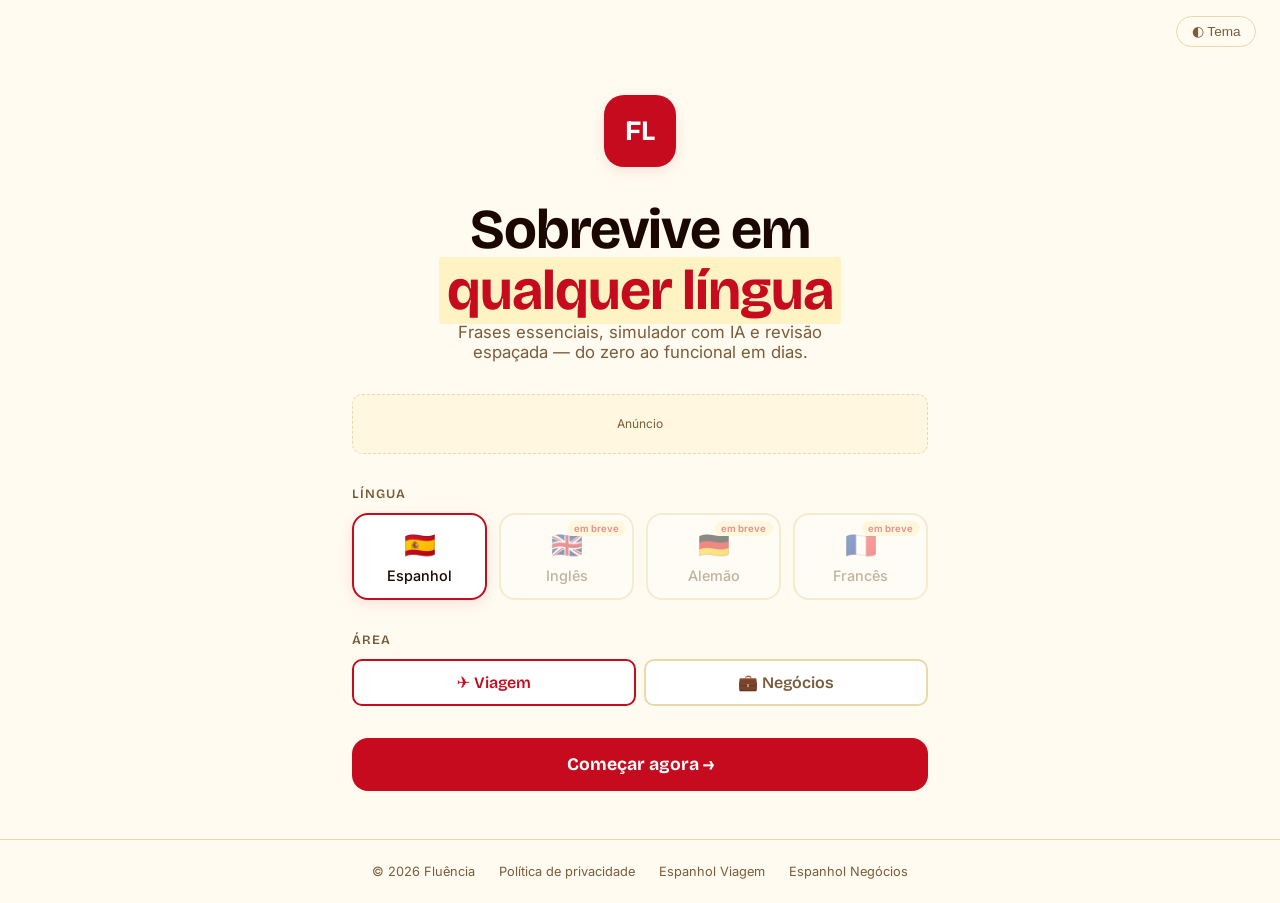
==== commit 901048a8: "feat: homepage fluencia com seletor de lingua e track Criar nova homepage index.html como landing pa" ====
--- a/index.html
+++ b/index.html
@@ -3,8 +3,13 @@
 <head>
   <meta charset="utf-8" />
   <meta name="viewport" content="width=device-width, initial-scale=1, viewport-fit=cover" />
-  <title>Espanhol de Sobrevivência — A0 → A1 para a Espanha</title>
-  <meta name="description" content="PWA para aprender o espanhol essencial de viagem: frases-chave, flashcards, ditado, lacunas e simulador de conversa." />
+  <title>Fluência — Sobrevive em qualquer língua</title>
+  <meta name="description" content="Aprende espanhol para viagem e negócios em módulos práticos. PWA offline, sem registo." />
+
+  <!-- OG / Social -->
+  <meta property="og:title" content="Fluência — Sobrevive em qualquer língua" />
+  <meta property="og:description" content="Espanhol de sobrevivência para viagem e negócios. Grátis, offline, sem registo." />
+  <meta property="og:type" content="website" />
 
   <!-- PWA -->
   <link rel="manifest" href="manifest.json" />
@@ -12,114 +17,252 @@
   <meta name="theme-color" content="#0F0500" media="(prefers-color-scheme: dark)" />
   <link rel="apple-touch-icon" href="icons/icon-192.png" />
 
-  <!-- Fontes (com fallback de sistema nos tokens para funcionar antes do cache) -->
   <link rel="preconnect" href="https://fonts.googleapis.com" />
   <link rel="preconnect" href="https://fonts.gstatic.com" crossorigin />
-  <link href="https://fonts.googleapis.com/css2?family=Bricolage+Grotesque:opsz,wght@12..96,500;12..96,700&family=Inter:wght@400;500;600&family=Space+Mono:wght@400;700&display=swap" rel="stylesheet" />
-
-  <link rel="stylesheet" href="styles.css" />
+  <link href="https://fonts.googleapis.com/css2?family=Bricolage+Grotesque:opsz,wght@12..96,500;12..96,700&family=Inter:wght@400;500;600&display=swap" rel="stylesheet" />
+
+  <style>
+    *, *::before, *::after { box-sizing: border-box; margin: 0; padding: 0; }
+
+    :root {
+      --bg: #FFFBF0; --surface: #FFFFFF; --surface-2: #FFF7E0;
+      --text: #1A0800; --text-muted: #7A5C3A; --border: #EAD9A8;
+      --brand: #C60B1E; --brand-hover: #9A0818;
+      --marker: #FFC400; --marker-soft: #FFF3C4;
+      --success: #166534; --success-bg: #DCFCE7;
+      --font-display: "Bricolage Grotesque", system-ui, sans-serif;
+      --font-body: "Inter", system-ui, sans-serif;
+      --r-md: 10px; --r-lg: 16px; --r-pill: 999px;
+      --sh-md: 0 4px 14px rgba(198,11,30,.10);
+      --t-base: 220ms; --ease: cubic-bezier(.22,1,.36,1);
+    }
+    [data-tema="dark"] {
+      --bg: #0F0500; --surface: #1A0A00; --surface-2: #2A1500;
+      --text: #F5F0E8; --text-muted: #C8A882; --border: #3D2000;
+      --brand: #FFC400; --brand-hover: #FFD740;
+      --marker: #FFC400; --marker-soft: #3D2A00;
+    }
+
+    body {
+      font-family: var(--font-body); background: var(--bg); color: var(--text);
+      min-height: 100dvh; display: flex; flex-direction: column;
+    }
+
+    /* ---- HEADER ---- */
+    .site-header {
+      display: flex; justify-content: flex-end; padding: 1rem 1.5rem;
+    }
+    .btn-tema {
+      background: none; border: 1px solid var(--border); border-radius: var(--r-pill);
+      color: var(--text-muted); padding: .4rem .9rem; cursor: pointer; font-size: .85rem;
+      transition: border-color var(--t-base) var(--ease);
+    }
+    .btn-tema:hover { border-color: var(--brand); color: var(--brand); }
+
+    /* ---- HERO ---- */
+    .hero {
+      flex: 1; display: flex; flex-direction: column; align-items: center;
+      justify-content: center; padding: 2rem 1.5rem 3rem; text-align: center; gap: 2rem;
+    }
+    .logo {
+      width: 4.5rem; height: 4.5rem; border-radius: 1.25rem;
+      background: var(--brand); display: flex; align-items: center; justify-content: center;
+      font-family: var(--font-display); font-size: 1.75rem; font-weight: 700; color: #fff;
+      box-shadow: var(--sh-md);
+    }
+    [data-tema="dark"] .logo { background: var(--marker); color: #1A0800; }
+    .hero__title {
+      font-family: var(--font-display); font-size: clamp(2rem, 6vw, 3.5rem);
+      font-weight: 700; line-height: 1.1; letter-spacing: -.02em;
+    }
+    .hero__title mark {
+      background: var(--marker-soft); color: var(--brand);
+      border-radius: 4px; padding: 0 .15em;
+    }
+    [data-tema="dark"] .hero__title mark { color: var(--marker); }
+    .hero__sub { color: var(--text-muted); font-size: 1.05rem; max-width: 26rem; }
+
+    /* ---- SELETOR DE LÍNGUA ---- */
+    .lang-section { width: 100%; max-width: 36rem; }
+    .lang-section h2 {
+      font-family: var(--font-display); font-size: .8rem; font-weight: 600;
+      text-transform: uppercase; letter-spacing: .08em; color: var(--text-muted);
+      margin-bottom: .75rem; text-align: left;
+    }
+    .lang-grid {
+      display: grid; grid-template-columns: repeat(2, 1fr); gap: .75rem;
+    }
+    @media (min-width: 480px) { .lang-grid { grid-template-columns: repeat(4, 1fr); } }
+    .lang-card {
+      display: flex; flex-direction: column; align-items: center; gap: .4rem;
+      padding: .9rem .5rem; border-radius: var(--r-lg); border: 2px solid var(--border);
+      background: var(--surface); cursor: pointer; font-family: var(--font-body);
+      font-size: .9rem; font-weight: 500; color: var(--text-muted);
+      transition: border-color var(--t-base) var(--ease), box-shadow var(--t-base) var(--ease);
+      position: relative;
+    }
+    .lang-card .flag { font-size: 1.6rem; }
+    .lang-card.is-active { border-color: var(--brand); color: var(--text); background: var(--surface); box-shadow: var(--sh-md); }
+    [data-tema="dark"] .lang-card.is-active { border-color: var(--marker); }
+    .lang-card:disabled { opacity: .45; cursor: not-allowed; }
+    .lang-card .badge {
+      position: absolute; top: .4rem; right: .4rem;
+      font-size: .6rem; font-weight: 600; padding: .1rem .4rem;
+      background: var(--marker-soft); color: var(--brand); border-radius: var(--r-pill);
+    }
+    [data-tema="dark"] .lang-card .badge { color: var(--marker); }
+
+    /* ---- SELETOR DE TRACK ---- */
+    .track-section { width: 100%; max-width: 36rem; }
+    .track-section h2 {
+      font-family: var(--font-display); font-size: .8rem; font-weight: 600;
+      text-transform: uppercase; letter-spacing: .08em; color: var(--text-muted);
+      margin-bottom: .75rem; text-align: left;
+    }
+    .track-tabs { display: flex; gap: .5rem; }
+    .track-btn {
+      flex: 1; padding: .75rem 1rem; border-radius: var(--r-md);
+      border: 2px solid var(--border); background: var(--surface);
+      font-family: var(--font-display); font-size: 1rem; font-weight: 600; color: var(--text-muted);
+      cursor: pointer; transition: border-color var(--t-base) var(--ease), color var(--t-base) var(--ease);
+    }
+    .track-btn.is-active { border-color: var(--brand); color: var(--brand); }
+    [data-tema="dark"] .track-btn.is-active { border-color: var(--marker); color: var(--marker); }
+
+    /* ---- CTA ---- */
+    .cta-wrap { width: 100%; max-width: 36rem; }
+    .btn-cta {
+      display: block; width: 100%; padding: 1rem; border-radius: var(--r-lg);
+      background: var(--brand); color: #fff; font-family: var(--font-display);
+      font-size: 1.1rem; font-weight: 700; text-decoration: none; text-align: center;
+      transition: background var(--t-base) var(--ease), transform var(--t-base) var(--ease);
+    }
+    .btn-cta:hover { background: var(--brand-hover); transform: translateY(-1px); }
+    [data-tema="dark"] .btn-cta { background: var(--marker); color: #1A0800; }
+    [data-tema="dark"] .btn-cta:hover { background: var(--brand-hover); }
+
+    /* ---- FOOTER ---- */
+    footer {
+      padding: 1.5rem; text-align: center; font-size: .8rem; color: var(--text-muted);
+      border-top: 1px solid var(--border); display: flex; justify-content: center;
+      align-items: center; gap: 1.5rem; flex-wrap: wrap;
+    }
+    footer a { color: inherit; text-decoration: none; }
+    footer a:hover { color: var(--brand); }
+
+    /* ---- AdSense placeholder (substituir pelo snippet real) ---- */
+    .ad-slot {
+      width: 100%; max-width: 36rem; min-height: 60px;
+      border: 1px dashed var(--border); border-radius: var(--r-md);
+      display: flex; align-items: center; justify-content: center;
+      color: var(--text-muted); font-size: .75rem; background: var(--surface-2);
+    }
+
+    @media (prefers-reduced-motion: reduce) {
+      *, *::before, *::after { transition-duration: 1ms !important; }
+    }
+  </style>
 </head>
 <body>
-  <a class="skip-link" href="#principal">Ir ao conteúdo</a>
-
-  <!-- Wrapper sticky do site — topbar + tabs como irmãos evita conflito de stacking context no mobile -->
-  <div class="siteheader">
-    <header class="topbar" role="banner">
-      <div class="topbar__inner">
-        <a class="brand" href="#/estudar" aria-label="Início — Espanhol de Sobrevivência">
-          <span class="brand__mark" aria-hidden="true">¡ES!</span>
-          <span class="brand__text">
-            <b>Espanhol de Sobrevivência</b>
-            <small>A0 → A1 · viagem na Espanha</small>
-          </span>
-        </a>
-
-        <div class="topbar__tools">
-          <label class="field-inline">
-            <span class="sr-only">Módulo atual</span>
-            <select id="seletor-modulo" class="select" aria-label="Escolher módulo"></select>
-          </label>
-          <button id="btn-tema" class="icon-btn" type="button" aria-pressed="false" aria-label="Alternar tema claro e escuro">
-            <span class="icon-btn__glyph" aria-hidden="true">◐</span>
-          </button>
-          <button id="btn-config" class="icon-btn" type="button" aria-label="Configurar API Anthropic" title="Configurar API Anthropic">
-            <span class="icon-btn__glyph" aria-hidden="true">⚙</span>
-          </button>
-        </div>
+  <header class="site-header">
+    <button class="btn-tema" id="btn-tema" aria-pressed="false" aria-label="Alternar tema">◐ Tema</button>
+  </header>
+
+  <main class="hero">
+    <div class="logo" aria-hidden="true">FL</div>
+
+    <div>
+      <h1 class="hero__title">Sobrevive em<br><mark>qualquer língua</mark></h1>
+      <p class="hero__sub">Frases essenciais, simulador com IA e revisão espaçada — do zero ao funcional em dias.</p>
+    </div>
+
+    <!-- AdSense slot topo (substituir pelo código real após aprovação) -->
+    <div class="ad-slot" aria-hidden="true">Anúncio</div>
+
+    <section class="lang-section" aria-labelledby="lang-title">
+      <h2 id="lang-title">Língua</h2>
+      <div class="lang-grid" role="group" aria-labelledby="lang-title">
+        <button class="lang-card is-active" data-lang="es" aria-pressed="true">
+          <span class="flag" aria-hidden="true">🇪🇸</span>Espanhol
+        </button>
+        <button class="lang-card" data-lang="en" disabled aria-pressed="false" aria-disabled="true">
+          <span class="flag" aria-hidden="true">🇬🇧</span>Inglês
+          <span class="badge" aria-hidden="true">em breve</span>
+        </button>
+        <button class="lang-card" data-lang="de" disabled aria-pressed="false" aria-disabled="true">
+          <span class="flag" aria-hidden="true">🇩🇪</span>Alemão
+          <span class="badge" aria-hidden="true">em breve</span>
+        </button>
+        <button class="lang-card" data-lang="fr" disabled aria-pressed="false" aria-disabled="true">
+          <span class="flag" aria-hidden="true">🇫🇷</span>Francês
+          <span class="badge" aria-hidden="true">em breve</span>
+        </button>
       </div>
-
-      <!-- Barra de progresso por módulos -->
-      <div class="progress" aria-hidden="false">
-        <div class="progress__meta">
-          <span id="progress-label" class="progress__label">Progresso</span>
-          <span id="progress-value" class="progress__value">0%</span>
-        </div>
-        <div class="progress__track" role="progressbar" aria-labelledby="progress-label" aria-valuemin="0" aria-valuemax="100" aria-valuenow="0" id="progress-bar">
-          <div class="progress__fill" id="progress-fill"></div>
-        </div>
+    </section>
+
+    <section class="track-section" aria-labelledby="track-title">
+      <h2 id="track-title">Área</h2>
+      <div class="track-tabs" role="group" aria-labelledby="track-title">
+        <button class="track-btn is-active" data-track="viagem" aria-pressed="true">✈️ Viagem</button>
+        <button class="track-btn" data-track="negocios" aria-pressed="false">💼 Negócios</button>
       </div>
-    </header>
-
-    <!-- Abas fora do header: evita que position:fixed colida com backdrop-filter/sticky do pai -->
-    <nav class="tabs" aria-label="Seções da lição">
-      <a class="tab" href="#/estudar"   data-rota="estudar"   data-icon="📖" role="tab" aria-selected="true">Estudar</a>
-      <a class="tab" href="#/praticar"  data-rota="praticar"  data-icon="✏️" role="tab" aria-selected="false">Praticar</a>
-      <a class="tab" href="#/fluencia"  data-rota="fluencia"  data-icon="🎤" role="tab" aria-selected="false">Fluência</a>
-      <a class="tab" href="#/simulador" data-rota="simulador" data-icon="💬" role="tab" aria-selected="false">Simulador</a>
-      <a class="tab" href="#/revisao"   data-rota="revisao"   data-icon="🔁" role="tab" aria-selected="false">Revisão</a>
-    </nav>
-  </div>
-
-  <!-- Conteúdo trocado pelo roteador -->
-  <main id="principal" class="page" tabindex="-1">
-    <section id="view" class="view" aria-live="polite"></section>
+    </section>
+
+    <div class="cta-wrap">
+      <a id="btn-start" class="btn-cta" href="app.html?lang=es&track=viagem">Começar agora →</a>
+    </div>
   </main>
 
-  <footer class="footer" role="contentinfo">
-    <p>Feito para viajar leve. Funciona offline depois da primeira visita.</p>
+  <footer>
+    <span>© 2026 Fluência</span>
+    <a href="privacy.html">Política de privacidade</a>
+    <a href="app.html?lang=es&track=viagem">Espanhol Viagem</a>
+    <a href="app.html?lang=es&track=negocios">Espanhol Negócios</a>
   </footer>
 
-  <!-- Região de anúncios para leitores de tela (feedback de exercícios) -->
-  <p id="live" class="sr-only" aria-live="assertive"></p>
-
-  <!-- Toaster de revisão (4h / 24h) -->
-  <div id="toaster" class="toaster" role="status" aria-live="polite" hidden></div>
-
-  <!-- Modelos de conteúdo reutilizados pelo JS -->
-  <template id="tpl-frase">
-    <article class="frase">
-      <div class="frase__es">
-        <mark class="frase__mark" data-es></mark>
-        <button class="speak" type="button" data-speak aria-label="Ouvir em espanhol">
-          <span aria-hidden="true">🔊</span>
-        </button>
-      </div>
-      <p class="frase__pron" data-pron></p>
-      <p class="frase__pt" data-pt></p>
-      <details class="frase__var">
-        <summary>2 variações naturais</summary>
-        <ul data-var></ul>
-      </details>
-    </article>
-  </template>
-
-  <!-- Dialog de configuração da chave API -->
-  <dialog id="dlg-config" class="config-dlg" aria-labelledby="dlg-config-title">
-    <form method="dialog" class="config-dlg__form">
-      <h2 id="dlg-config-title" class="config-dlg__title">⚙ API Anthropic</h2>
-      <p class="config-dlg__desc">Cole a sua chave para ativar avaliação real no Simulador. Fica guardada só no teu browser — nunca é enviada a terceiros.</p>
-      <label for="inp-key" class="config-dlg__label">Chave API (sk-ant-…)</label>
-      <input id="inp-key" class="input" type="password" placeholder="sk-ant-api03-..." autocomplete="off" />
-      <p id="config-status" class="config-dlg__status" hidden></p>
-      <div class="btn-row">
-        <button class="btn" type="submit">Guardar</button>
-        <button class="btn btn--ghost" type="button" id="btn-config-clear">Remover chave</button>
-        <button class="btn btn--ghost" type="button" id="btn-config-close">Fechar</button>
-      </div>
-    </form>
-  </dialog>
-
-  <script src="prompts.js"></script>
-  <script src="app.js"></script>
+  <script>
+    // Tema
+    const tema = localStorage.getItem('fl:tema');
+    const escuro = tema ? tema === 'dark' : matchMedia('(prefers-color-scheme: dark)').matches;
+    if (escuro) document.documentElement.dataset.tema = 'dark';
+
+    document.getElementById('btn-tema').addEventListener('click', () => {
+      const dark = document.documentElement.dataset.tema !== 'dark';
+      document.documentElement.dataset.tema = dark ? 'dark' : 'light';
+      localStorage.setItem('fl:tema', dark ? 'dark' : 'light');
+    });
+
+    // Seletor de língua
+    let lang = 'es', track = 'viagem';
+
+    document.querySelectorAll('[data-lang]').forEach(btn => {
+      if (btn.disabled) return;
+      btn.addEventListener('click', () => {
+        document.querySelectorAll('[data-lang]').forEach(b => {
+          b.classList.remove('is-active'); b.setAttribute('aria-pressed', 'false');
+        });
+        btn.classList.add('is-active'); btn.setAttribute('aria-pressed', 'true');
+        lang = btn.dataset.lang;
+        actualizarCTA();
+      });
+    });
+
+    // Seletor de track
+    document.querySelectorAll('[data-track]').forEach(btn => {
+      btn.addEventListener('click', () => {
+        document.querySelectorAll('[data-track]').forEach(b => {
+          b.classList.remove('is-active'); b.setAttribute('aria-pressed', 'false');
+        });
+        btn.classList.add('is-active'); btn.setAttribute('aria-pressed', 'true');
+        track = btn.dataset.track;
+        actualizarCTA();
+      });
+    });
+
+    function actualizarCTA() {
+      const a = document.getElementById('btn-start');
+      a.href = `app.html?lang=${lang}&track=${track}`;
+    }
+  </script>
 </body>
 </html>
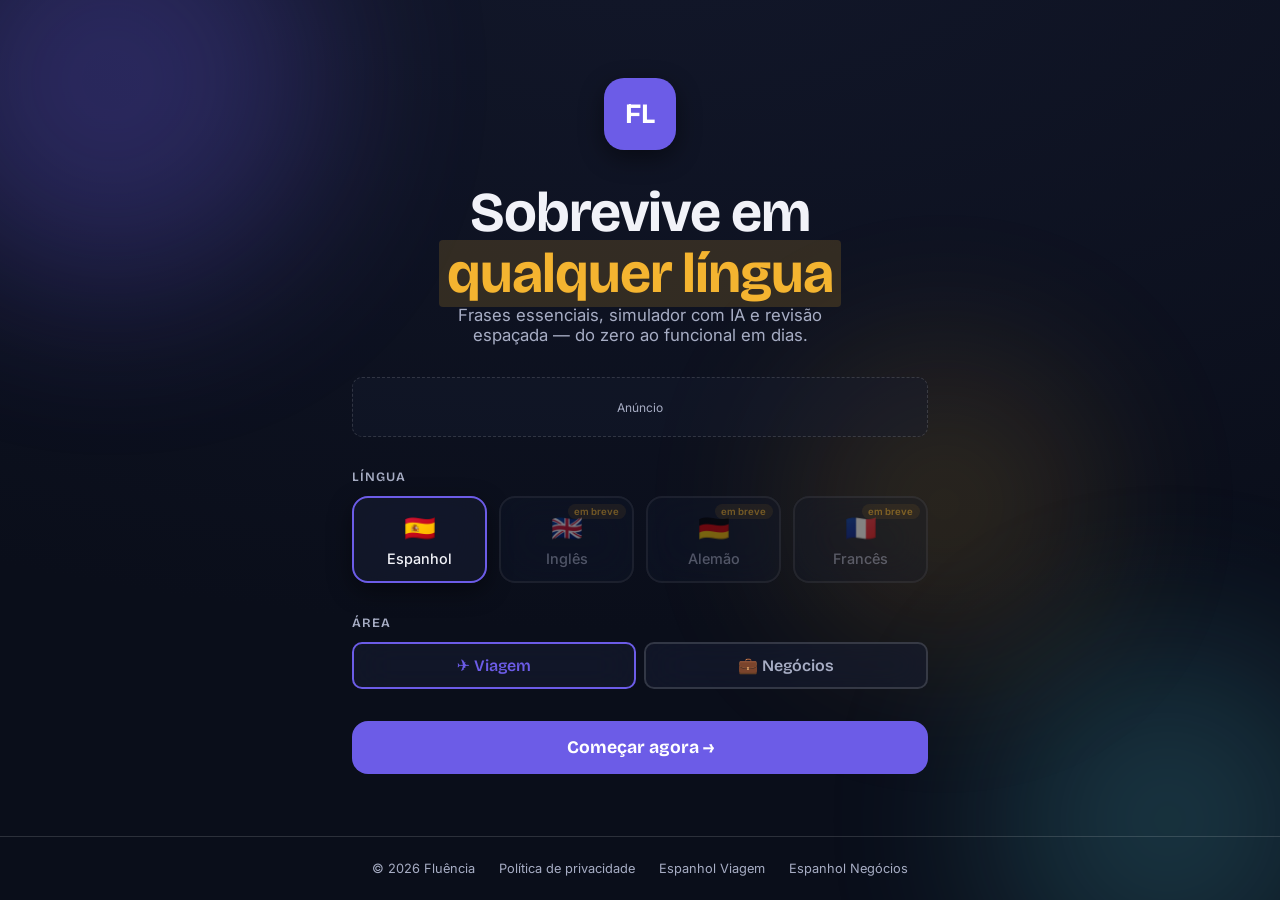
==== commit 3c54ac55: "Rewrite index.html for glassmorphism dark-only theme, drop theme toggle" ====
--- a/index.html
+++ b/index.html
@@ -1,5 +1,5 @@
 <!doctype html>
-<html lang="pt-BR" data-tema="light">
+<html lang="pt-BR">
 <head>
   <meta charset="utf-8" />
   <meta name="viewport" content="width=device-width, initial-scale=1, viewport-fit=cover" />
@@ -13,8 +13,7 @@
 
   <!-- PWA -->
   <link rel="manifest" href="manifest.json" />
-  <meta name="theme-color" content="#C60B1E" media="(prefers-color-scheme: light)" />
-  <meta name="theme-color" content="#0F0500" media="(prefers-color-scheme: dark)" />
+  <meta name="theme-color" content="#0A0E1A" />
   <link rel="apple-touch-icon" href="icons/icon-192.png" />
 
   <link rel="preconnect" href="https://fonts.googleapis.com" />
@@ -25,39 +24,36 @@
     *, *::before, *::after { box-sizing: border-box; margin: 0; padding: 0; }
 
     :root {
-      --bg: #FFFBF0; --surface: #FFFFFF; --surface-2: #FFF7E0;
-      --text: #1A0800; --text-muted: #7A5C3A; --border: #EAD9A8;
-      --brand: #C60B1E; --brand-hover: #9A0818;
-      --marker: #FFC400; --marker-soft: #FFF3C4;
-      --success: #166534; --success-bg: #DCFCE7;
+      --bg-1: #0A0E1A; --bg-2: #12172A;
+      --surface: rgba(24,30,50,.55); --surface-2: rgba(24,30,50,.35);
+      --text: #F1F2F8; --text-muted: #A7ADC4; --border: rgba(255,255,255,.14);
+      --brand: #6C5CE7; --brand-hover: #8477EE;
+      --marker: #F4B430; --marker-soft: rgba(244,180,48,.16);
       --font-display: "Bricolage Grotesque", system-ui, sans-serif;
       --font-body: "Inter", system-ui, sans-serif;
       --r-md: 10px; --r-lg: 16px; --r-pill: 999px;
-      --sh-md: 0 4px 14px rgba(198,11,30,.10);
+      --sh-md: 0 8px 24px rgba(0,0,0,.45);
+      --blur: blur(20px) saturate(1.3);
       --t-base: 220ms; --ease: cubic-bezier(.22,1,.36,1);
     }
-    [data-tema="dark"] {
-      --bg: #0F0500; --surface: #1A0A00; --surface-2: #2A1500;
-      --text: #F5F0E8; --text-muted: #C8A882; --border: #3D2000;
-      --brand: #FFC400; --brand-hover: #FFD740;
-      --marker: #FFC400; --marker-soft: #3D2A00;
-    }
 
     body {
-      font-family: var(--font-body); background: var(--bg); color: var(--text);
+      font-family: var(--font-body);
+      background: radial-gradient(ellipse 120% 80% at 50% -10%, var(--bg-2), var(--bg-1));
+      color: var(--text);
       min-height: 100dvh; display: flex; flex-direction: column;
     }
+
+    /* ---- glass orbs (decorativos) ---- */
+    .glass-orb { position: fixed; border-radius: 50%; filter: blur(90px); pointer-events: none; z-index: -1; }
+    .glass-orb--1 { width: 26rem; height: 26rem; top: -8rem; left: -6rem; background: var(--brand); opacity: .30; }
+    .glass-orb--2 { width: 22rem; height: 22rem; bottom: -6rem; right: -4rem; background: #4FC1CE; opacity: .22; }
+    .glass-orb--3 { width: 18rem; height: 18rem; top: 40%; right: 15%; background: var(--marker); opacity: .16; }
 
     /* ---- HEADER ---- */
     .site-header {
       display: flex; justify-content: flex-end; padding: 1rem 1.5rem;
     }
-    .btn-tema {
-      background: none; border: 1px solid var(--border); border-radius: var(--r-pill);
-      color: var(--text-muted); padding: .4rem .9rem; cursor: pointer; font-size: .85rem;
-      transition: border-color var(--t-base) var(--ease);
-    }
-    .btn-tema:hover { border-color: var(--brand); color: var(--brand); }
 
     /* ---- HERO ---- */
     .hero {
@@ -70,16 +66,14 @@
       font-family: var(--font-display); font-size: 1.75rem; font-weight: 700; color: #fff;
       box-shadow: var(--sh-md);
     }
-    [data-tema="dark"] .logo { background: var(--marker); color: #1A0800; }
     .hero__title {
       font-family: var(--font-display); font-size: clamp(2rem, 6vw, 3.5rem);
       font-weight: 700; line-height: 1.1; letter-spacing: -.02em;
     }
     .hero__title mark {
-      background: var(--marker-soft); color: var(--brand);
+      background: var(--marker-soft); color: var(--marker);
       border-radius: 4px; padding: 0 .15em;
     }
-    [data-tema="dark"] .hero__title mark { color: var(--marker); }
     .hero__sub { color: var(--text-muted); font-size: 1.05rem; max-width: 26rem; }
 
     /* ---- SELETOR DE LÍNGUA ---- */
@@ -96,21 +90,19 @@
     .lang-card {
       display: flex; flex-direction: column; align-items: center; gap: .4rem;
       padding: .9rem .5rem; border-radius: var(--r-lg); border: 2px solid var(--border);
-      background: var(--surface); cursor: pointer; font-family: var(--font-body);
+      background: var(--surface); backdrop-filter: var(--blur); cursor: pointer; font-family: var(--font-body);
       font-size: .9rem; font-weight: 500; color: var(--text-muted);
       transition: border-color var(--t-base) var(--ease), box-shadow var(--t-base) var(--ease);
       position: relative;
     }
     .lang-card .flag { font-size: 1.6rem; }
-    .lang-card.is-active { border-color: var(--brand); color: var(--text); background: var(--surface); box-shadow: var(--sh-md); }
-    [data-tema="dark"] .lang-card.is-active { border-color: var(--marker); }
+    .lang-card.is-active { border-color: var(--brand); color: var(--text); box-shadow: var(--sh-md); }
     .lang-card:disabled { opacity: .45; cursor: not-allowed; }
     .lang-card .badge {
       position: absolute; top: .4rem; right: .4rem;
       font-size: .6rem; font-weight: 600; padding: .1rem .4rem;
-      background: var(--marker-soft); color: var(--brand); border-radius: var(--r-pill);
-    }
-    [data-tema="dark"] .lang-card .badge { color: var(--marker); }
+      background: var(--marker-soft); color: var(--marker); border-radius: var(--r-pill);
+    }
 
     /* ---- SELETOR DE TRACK ---- */
     .track-section { width: 100%; max-width: 36rem; }
@@ -122,12 +114,11 @@
     .track-tabs { display: flex; gap: .5rem; }
     .track-btn {
       flex: 1; padding: .75rem 1rem; border-radius: var(--r-md);
-      border: 2px solid var(--border); background: var(--surface);
+      border: 2px solid var(--border); background: var(--surface); backdrop-filter: var(--blur);
       font-family: var(--font-display); font-size: 1rem; font-weight: 600; color: var(--text-muted);
       cursor: pointer; transition: border-color var(--t-base) var(--ease), color var(--t-base) var(--ease);
     }
     .track-btn.is-active { border-color: var(--brand); color: var(--brand); }
-    [data-tema="dark"] .track-btn.is-active { border-color: var(--marker); color: var(--marker); }
 
     /* ---- CTA ---- */
     .cta-wrap { width: 100%; max-width: 36rem; }
@@ -138,8 +129,6 @@
       transition: background var(--t-base) var(--ease), transform var(--t-base) var(--ease);
     }
     .btn-cta:hover { background: var(--brand-hover); transform: translateY(-1px); }
-    [data-tema="dark"] .btn-cta { background: var(--marker); color: #1A0800; }
-    [data-tema="dark"] .btn-cta:hover { background: var(--brand-hover); }
 
     /* ---- FOOTER ---- */
     footer {
@@ -164,9 +153,11 @@
   </style>
 </head>
 <body>
-  <header class="site-header">
-    <button class="btn-tema" id="btn-tema" aria-pressed="false" aria-label="Alternar tema">◐ Tema</button>
-  </header>
+  <div class="glass-orb glass-orb--1" aria-hidden="true"></div>
+  <div class="glass-orb glass-orb--2" aria-hidden="true"></div>
+  <div class="glass-orb glass-orb--3" aria-hidden="true"></div>
+
+  <header class="site-header" role="banner"></header>
 
   <main class="hero">
     <div class="logo" aria-hidden="true">FL</div>
@@ -213,7 +204,7 @@
     </div>
   </main>
 
-  <footer>
+  <footer role="contentinfo">
     <span>© 2026 Fluência</span>
     <a href="privacy.html">Política de privacidade</a>
     <a href="app.html?lang=es&track=viagem">Espanhol Viagem</a>
@@ -221,17 +212,6 @@
   </footer>
 
   <script>
-    // Tema
-    const tema = localStorage.getItem('fl:tema');
-    const escuro = tema ? tema === 'dark' : matchMedia('(prefers-color-scheme: dark)').matches;
-    if (escuro) document.documentElement.dataset.tema = 'dark';
-
-    document.getElementById('btn-tema').addEventListener('click', () => {
-      const dark = document.documentElement.dataset.tema !== 'dark';
-      document.documentElement.dataset.tema = dark ? 'dark' : 'light';
-      localStorage.setItem('fl:tema', dark ? 'dark' : 'light');
-    });
-
     // Seletor de língua
     let lang = 'es', track = 'viagem';
 
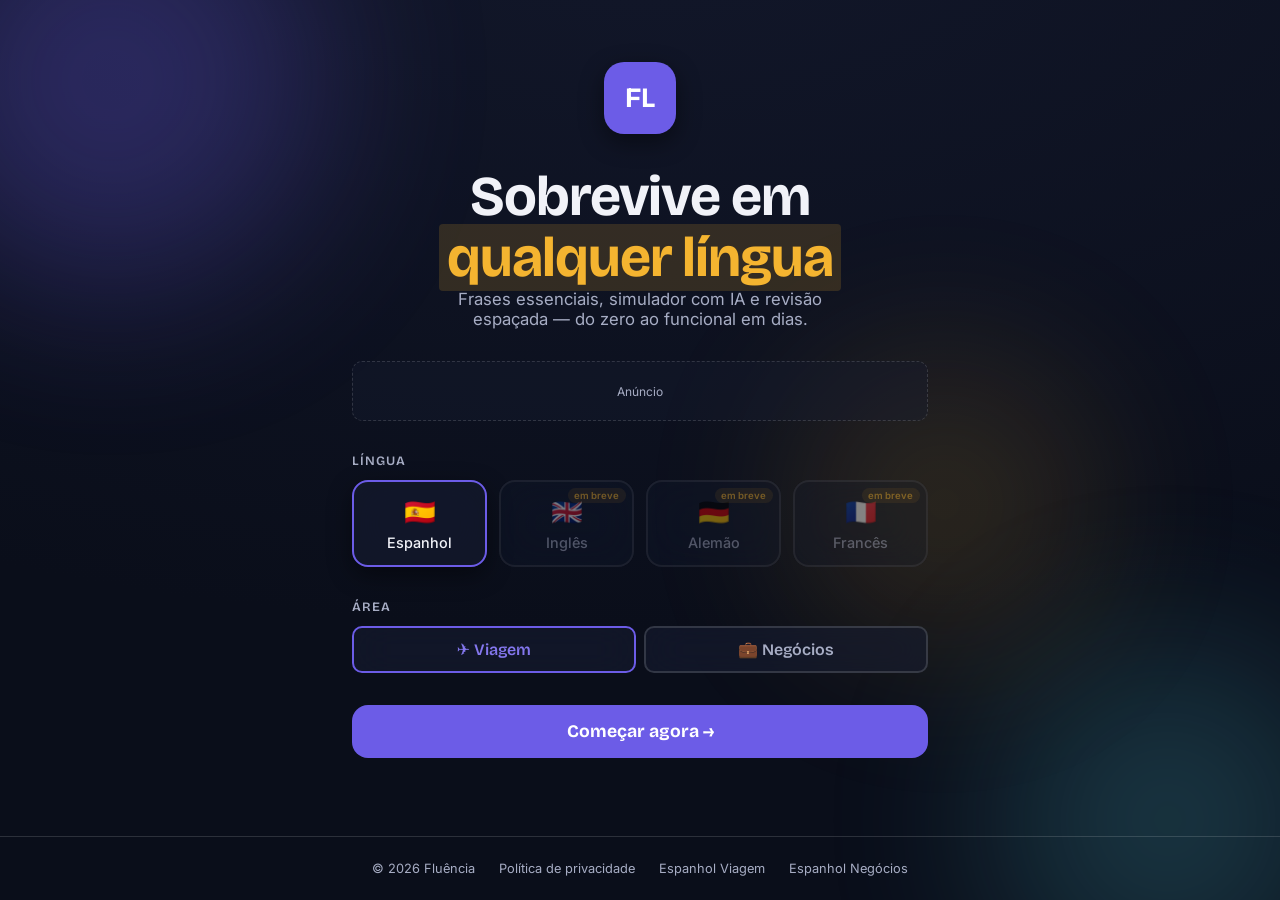
==== commit 689dee9a: "Fix final-review findings: AA contrast, stale copy, dead header - accent/text-color usages of --bran" ====
--- a/index.html
+++ b/index.html
@@ -50,11 +50,6 @@
     .glass-orb--2 { width: 22rem; height: 22rem; bottom: -6rem; right: -4rem; background: #4FC1CE; opacity: .22; }
     .glass-orb--3 { width: 18rem; height: 18rem; top: 40%; right: 15%; background: var(--marker); opacity: .16; }
 
-    /* ---- HEADER ---- */
-    .site-header {
-      display: flex; justify-content: flex-end; padding: 1rem 1.5rem;
-    }
-
     /* ---- HERO ---- */
     .hero {
       flex: 1; display: flex; flex-direction: column; align-items: center;
@@ -118,7 +113,7 @@
       font-family: var(--font-display); font-size: 1rem; font-weight: 600; color: var(--text-muted);
       cursor: pointer; transition: border-color var(--t-base) var(--ease), color var(--t-base) var(--ease);
     }
-    .track-btn.is-active { border-color: var(--brand); color: var(--brand); }
+    .track-btn.is-active { border-color: var(--brand); color: var(--brand-hover); }
 
     /* ---- CTA ---- */
     .cta-wrap { width: 100%; max-width: 36rem; }
@@ -137,7 +132,7 @@
       align-items: center; gap: 1.5rem; flex-wrap: wrap;
     }
     footer a { color: inherit; text-decoration: none; }
-    footer a:hover { color: var(--brand); }
+    footer a:hover { color: var(--brand-hover); }
 
     /* ---- AdSense placeholder (substituir pelo snippet real) ---- */
     .ad-slot {
@@ -156,8 +151,6 @@
   <div class="glass-orb glass-orb--1" aria-hidden="true"></div>
   <div class="glass-orb glass-orb--2" aria-hidden="true"></div>
   <div class="glass-orb glass-orb--3" aria-hidden="true"></div>
-
-  <header class="site-header" role="banner"></header>
 
   <main class="hero">
     <div class="logo" aria-hidden="true">FL</div>
